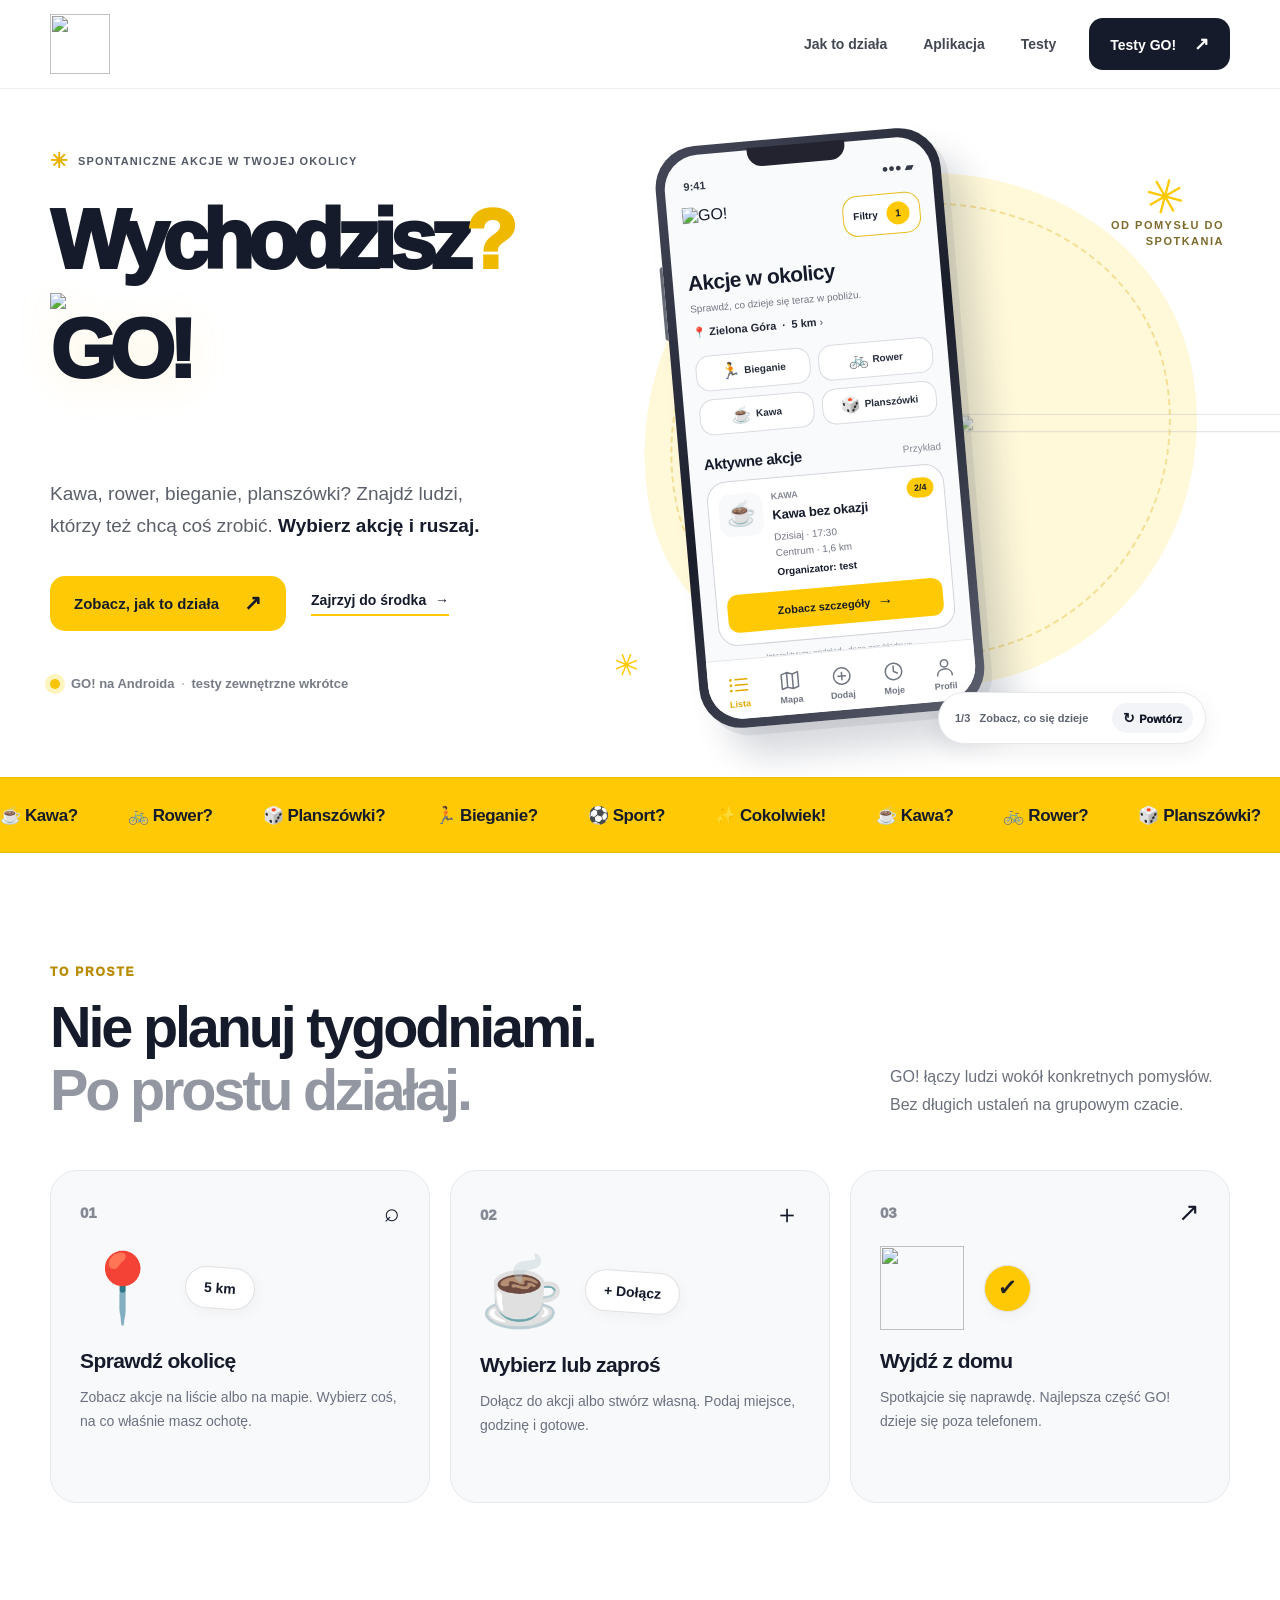
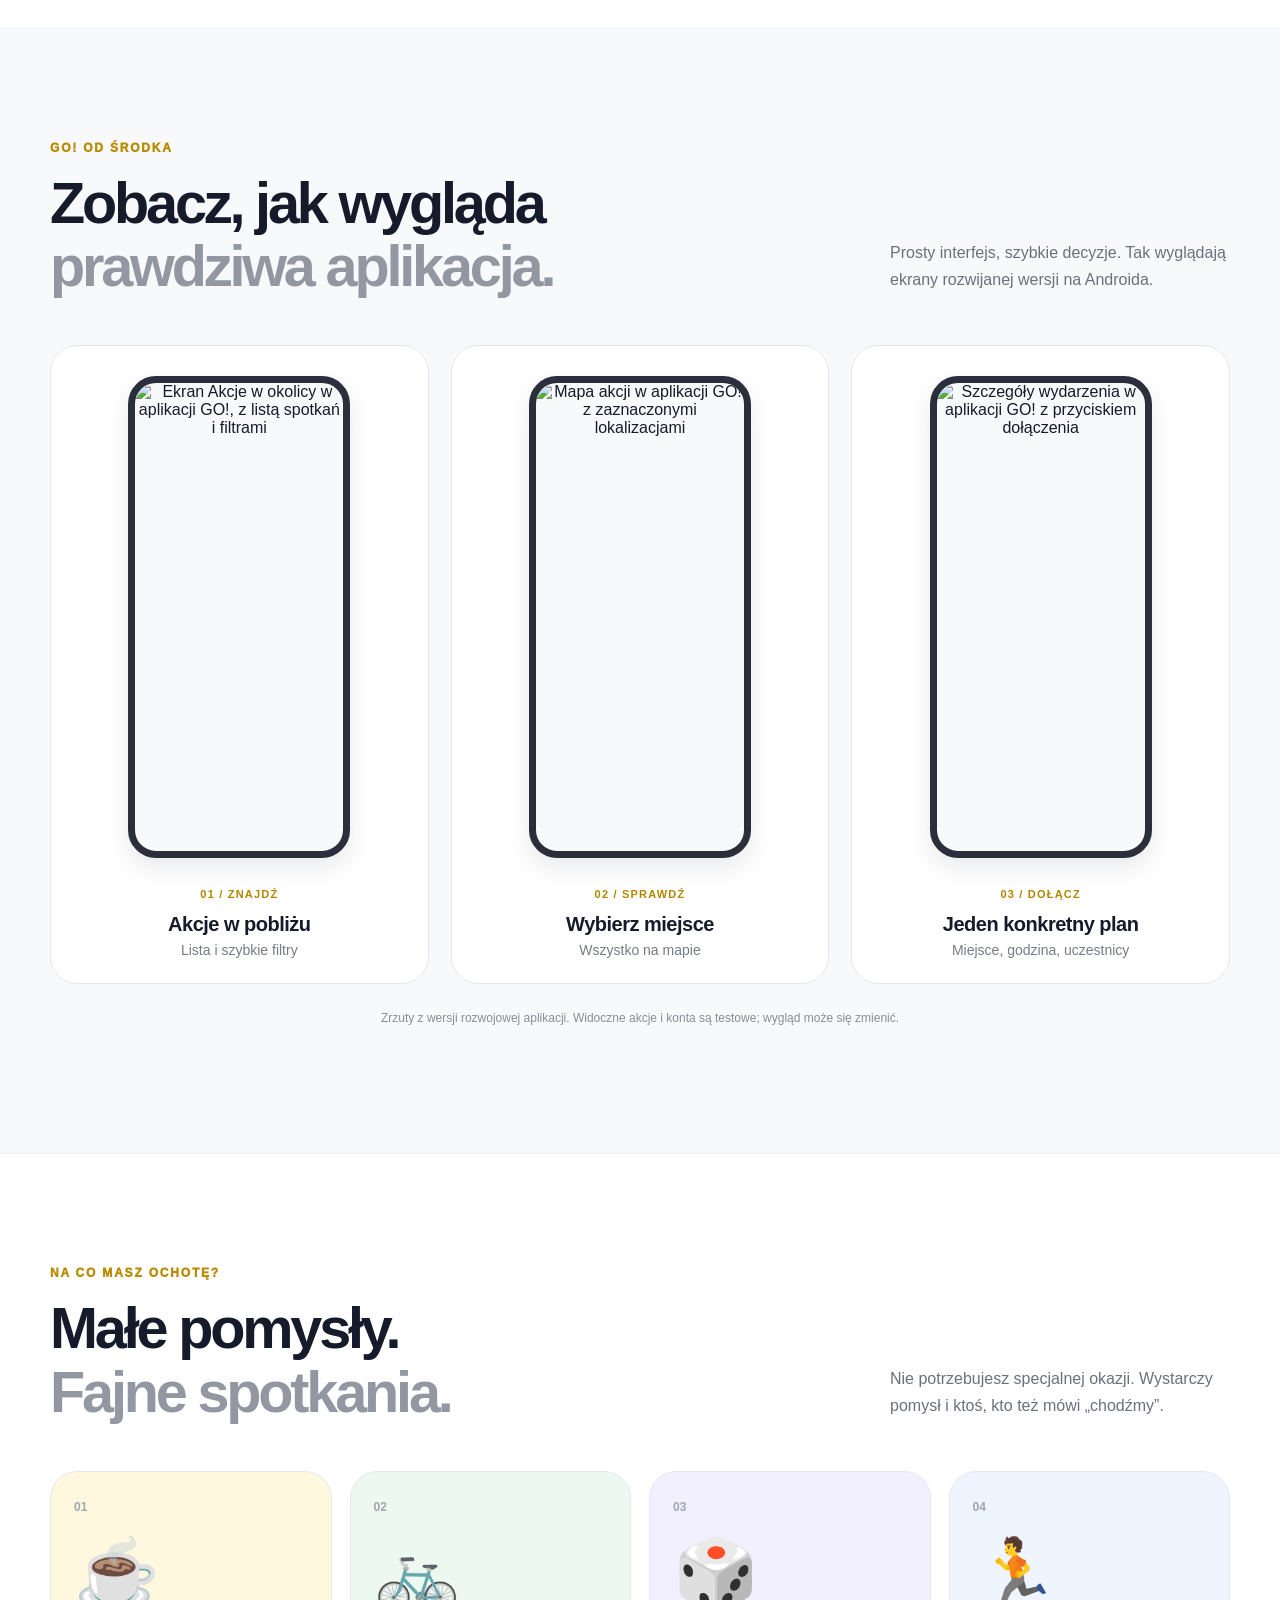
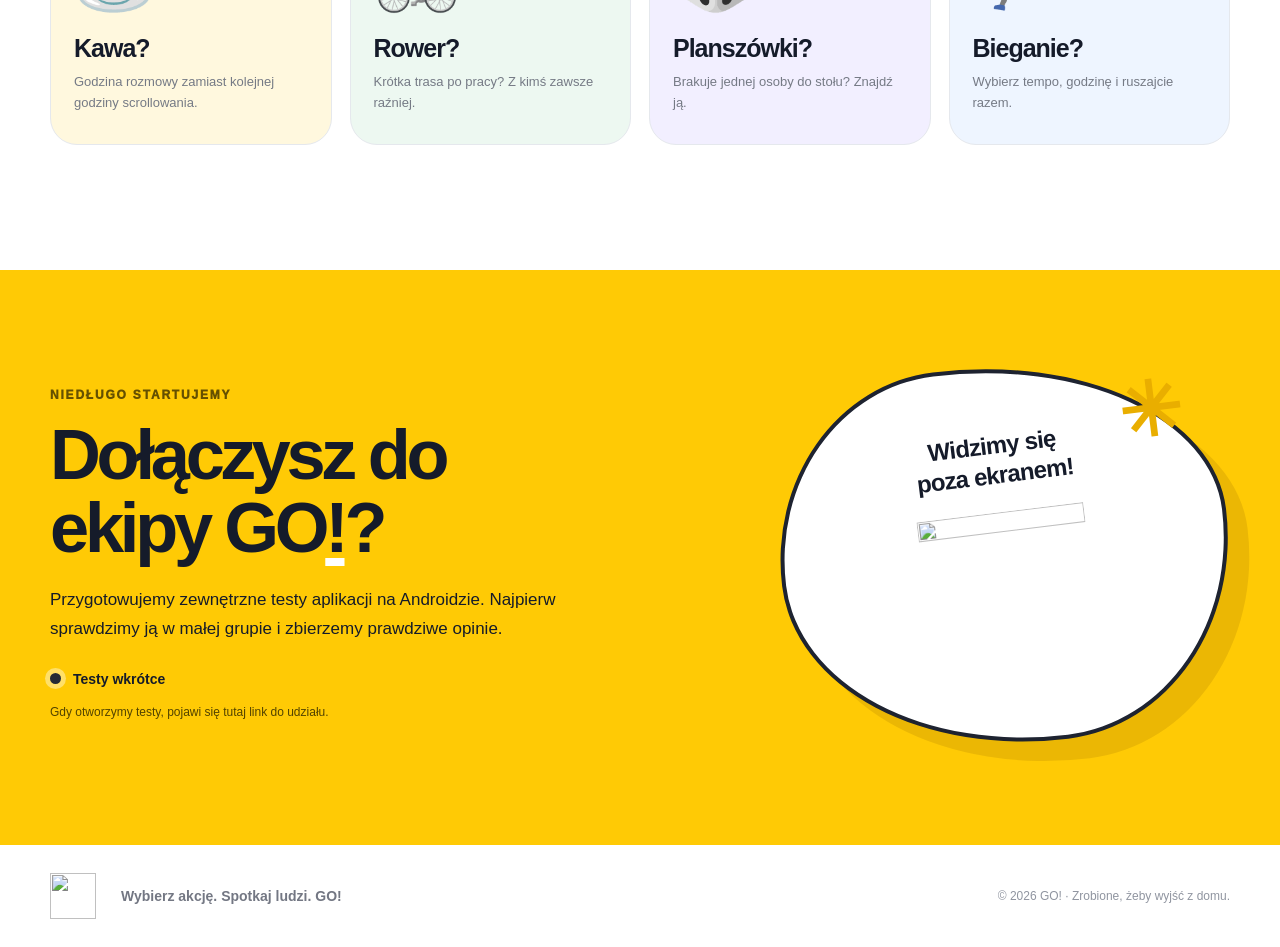
==== index.html @ ecd47273 "Add files via upload" ====
<!doctype html>
<html lang="pl">
<head>
  <meta charset="UTF-8" />
  <meta name="viewport" content="width=device-width, initial-scale=1.0" />
  <meta name="theme-color" content="#ffcb05" />
  <meta name="description" content="GO! — spontaniczne akcje w Twojej okolicy. Znajdź ludzi na kawę, rower, bieganie lub planszówki. Wybierz akcję i ruszaj!" />
  <meta property="og:type" content="website" />
  <meta property="og:locale" content="pl_PL" />
  <meta property="og:title" content="GO! — Wychodzisz?" />
  <meta property="og:description" content="Zobacz, co dzieje się w pobliżu. Dołącz do akcji. Spotkaj się naprawdę." />
  <!-- Po publikacji można dodać pełny adres HTTPS do assets/og-cover.png jako og:image. -->
  <title>GO! — Wychodzisz?</title>
  <link rel="icon" type="image/png" href="assets/favicon.png" />
  <link rel="stylesheet" href="styles.css" />
  <script src="config.js" defer></script>
  <script src="script.js" defer></script>
</head>
<body>
  <a class="skip-link" href="#main">Przejdź do treści</a>
  <header class="site-header" id="top">
    <div class="container header-inner">
      <a class="logo" href="#top" aria-label="GO! — strona główna"><img src="assets/logo-go.png" alt="" width="64" height="64" /></a>
      <nav class="desktop-nav" aria-label="Menu główne">
        <a href="#jak-dziala">Jak to działa</a>
        <a href="#aplikacja">Aplikacja</a>
        <a href="#testy">Testy</a>
      </nav>
      <a class="header-cta" href="#testy">Testy GO! <span aria-hidden="true">↗</span></a>
      <button class="menu-toggle" id="menu-toggle" type="button" aria-label="Otwórz menu" aria-controls="mobile-nav" aria-expanded="false"><span></span><span></span><span></span></button>
    </div>
    <nav id="mobile-nav" class="mobile-nav" aria-label="Menu mobilne" hidden>
      <a href="#jak-dziala">Jak to działa</a>
      <a href="#aplikacja">Zobacz aplikację</a>
      <a href="#testy">Testy GO!</a>
    </nav>
  </header>

  <main id="main">
    <section class="hero" aria-labelledby="hero-title">
      <div class="container hero-grid">
        <div class="hero-content">
          <p class="eyebrow"><span class="sparkle" aria-hidden="true">✳</span> spontaniczne akcje w Twojej okolicy</p>
          <h1 id="hero-title">Wychodzisz<span class="question-mark">?</span><br /><span class="hero-highlight"><img src="assets/logo-go.png" alt="GO!" width="168" height="168" /></span></h1>
          <p class="hero-intro">Kawa, rower, bieganie, planszówki? Znajdź ludzi, którzy też chcą coś zrobić. <strong>Wybierz akcję i ruszaj.</strong></p>
          <div class="hero-buttons">
            <a class="button button-primary" href="#jak-dziala">Zobacz, jak to działa <span aria-hidden="true">↗</span></a>
            <a class="button-link" href="#aplikacja">Zajrzyj do środka <span aria-hidden="true">→</span></a>
          </div>
          <div class="hero-status"><span class="status-indicator" aria-hidden="true"></span><span>GO! na Androida <strong>·</strong> testy zewnętrzne wkrótce</span></div>
        </div>

        <div class="hero-stage phase-browse" id="hero-stage" aria-label="Animowana prezentacja idei GO!: wybierz kategorię, dołącz do akcji i spotkaj ludzi">
          <div class="stage-blob" aria-hidden="true"></div>
          <div class="stage-burst burst-a" aria-hidden="true">✳</div>
          <div class="stage-burst burst-b" aria-hidden="true">✳</div>
          <span class="stage-caption">OD POMYSŁU DO SPOTKANIA</span>

          <div class="phone-shell">
            <div class="phone-screen">
              <div class="phone-status" aria-hidden="true"><span>9:41</span><span>●●● ▰</span></div>
              <div class="phone-head"><span class="app-brand"><img src="assets/logo-go.png" alt="GO!" width="48" height="48" /></span><span class="app-filter-badge">Filtry <b>1</b></span></div>
              <div class="phone-main">
                <h2>Akcje w okolicy</h2>
                <p class="phone-subtitle">Sprawdź, co dzieje się teraz w pobliżu.</p>
                <p class="phone-location">📍 Zielona Góra&nbsp; · &nbsp;5 km <span>›</span></p>
                <div class="category-chips" role="group" aria-label="Wybierz przykładową kategorię">
                  <button type="button" class="category-chip" data-category="run" aria-pressed="false"><span>🏃</span> Bieganie</button>
                  <button type="button" class="category-chip" data-category="bike" aria-pressed="false"><span>🚲</span> Rower</button>
                  <button type="button" class="category-chip" data-category="coffee" aria-pressed="false"><span>☕</span> Kawa</button>
                  <button type="button" class="category-chip" data-category="games" aria-pressed="false"><span>🎲</span> Planszówki</button>
                </div>
                <div class="app-list-heading"><h3>Aktywne akcje</h3><small>Przykład</small></div>
                <div class="demo-event" id="demo-event">
                  <div class="event-top"><div class="event-emoji" id="event-emoji">☕</div><div class="event-content"><div class="event-type" id="event-type">KAWA</div><h4 id="event-name">Kawa bez okazji</h4><p id="event-meta">Dzisiaj · 17:30</p><p id="event-address">Centrum · 1,6 km</p><strong class="event-host">Organizator: test</strong></div><span class="event-count" id="event-count">2/4</span></div>
                  <button type="button" id="demo-join" class="event-join">Zobacz szczegóły <span aria-hidden="true">→</span></button>
                </div>
                <p class="demo-note">Interaktywny podgląd · dane przykładowe</p>
              </div>
              <div class="phone-tabs" aria-hidden="true">
                <span class="selected"><svg viewBox="0 0 24 24"><path d="M8 6h13M8 12h13M8 18h13"/><path d="M3 6h.01M3 12h.01M3 18h.01" stroke-width="3" stroke-linecap="round"/></svg>Lista</span>
                <span><svg viewBox="0 0 24 24"><path d="m3 5 6-2 6 2 6-2v16l-6 2-6-2-6 2zM9 3v16M15 5v16"/></svg>Mapa</span>
                <span><svg viewBox="0 0 24 24"><circle cx="12" cy="12" r="9"/><path d="M12 8v8M8 12h8"/></svg>Dodaj</span>
                <span><svg viewBox="0 0 24 24"><circle cx="12" cy="12" r="9"/><path d="M12 6v6l4 2"/></svg>Moje</span>
                <span><svg viewBox="0 0 24 24"><circle cx="12" cy="8" r="4"/><path d="M4 21c0-4 3-7 8-7s8 3 8 7"/></svg>Profil</span>
              </div>
            </div>
          </div>

          <div class="scene-after" aria-hidden="true">
            <span class="scene-annotation">…i jesteś w akcji!</span>
            <div class="scene-illustration">
              <img src="assets/coffee-meet.svg" alt="" width="360" height="295" />
            </div>
          </div>
          <div class="go-splash" aria-hidden="true"><img src="assets/logo-go.png" alt="" width="124" height="124" /></div>
          <div class="story-controls">
            <span id="story-status">1/3 &nbsp; Zobacz, co się dzieje</span>
            <button id="story-replay" type="button" aria-label="Odtwórz animację od początku" title="Odtwórz animację od początku">↻ <span>Powtórz</span></button>
          </div>
        </div>
      </div>
    </section>

    <div class="category-ribbon" aria-hidden="true"><div class="ribbon-track"><span>☕ Kawa?</span><span>🚲 Rower?</span><span>🎲 Planszówki?</span><span>🏃 Bieganie?</span><span>⚽ Sport?</span><span>✨ Cokolwiek!</span><span>☕ Kawa?</span><span>🚲 Rower?</span><span>🎲 Planszówki?</span><span>🏃 Bieganie?</span><span>⚽ Sport?</span><span>✨ Cokolwiek!</span></div></div>

    <section class="section section-how" id="jak-dziala" aria-labelledby="how-title">
      <div class="container">
        <div class="section-header"><div><div class="kicker">TO PROSTE</div><h2 id="how-title">Nie planuj tygodniami.<br /><span>Po prostu działaj.</span></h2></div><p>GO! łączy ludzi wokół konkretnych pomysłów. Bez długich ustaleń na grupowym czacie.</p></div>
        <div class="steps">
          <article class="step"><div class="step-number">01 <span>⌕</span></div><div class="step-art">📍 <span class="step-float">5 km</span></div><h3>Sprawdź okolicę</h3><p>Zobacz akcje na liście albo na mapie. Wybierz coś, na co właśnie masz ochotę.</p></article>
          <article class="step"><div class="step-number">02 <span>＋</span></div><div class="step-art">☕ <span class="step-float">+ Dołącz</span></div><h3>Wybierz lub zaproś</h3><p>Dołącz do akcji albo stwórz własną. Podaj miejsce, godzinę i gotowe.</p></article>
          <article class="step"><div class="step-number">03 <span>↗</span></div><div class="step-art step-art-yellow"><img class="step-logo" src="assets/logo-go.png" alt="" width="84" height="84" /><span class="step-float">✓</span></div><h3>Wyjdź z domu</h3><p>Spotkajcie się naprawdę. Najlepsza część GO! dzieje się poza telefonem.</p></article>
        </div>
      </div>
    </section>

    <section class="section section-app" id="aplikacja" aria-labelledby="app-title">
      <div class="container">
        <div class="section-header"><div><div class="kicker">GO! OD ŚRODKA</div><h2 id="app-title">Zobacz, jak wygląda<br /><span>prawdziwa aplikacja.</span></h2></div><p>Prosty interfejs, szybkie decyzje. Tak wyglądają ekrany rozwijanej wersji na Androida.</p></div>
        <div class="screens">
          <article class="screen-panel"><div class="screen-phone"><img src="assets/screen-actions.webp" alt="Ekran Akcje w okolicy w aplikacji GO!, z listą spotkań i filtrami" loading="eager" width="389" height="822" /></div><div class="screen-label"><span>01 / ZNAJDŹ</span><h3>Akcje w pobliżu</h3><p>Lista i szybkie filtry</p></div></article>
          <article class="screen-panel"><div class="screen-phone"><img src="assets/screen-map.webp" alt="Mapa akcji w aplikacji GO! z zaznaczonymi lokalizacjami" loading="eager" width="389" height="822" /></div><div class="screen-label"><span>02 / SPRAWDŹ</span><h3>Wybierz miejsce</h3><p>Wszystko na mapie</p></div></article>
          <article class="screen-panel"><div class="screen-phone"><img src="assets/screen-details.webp" alt="Szczegóły wydarzenia w aplikacji GO! z przyciskiem dołączenia" loading="eager" width="389" height="822" /></div><div class="screen-label"><span>03 / DOŁĄCZ</span><h3>Jeden konkretny plan</h3><p>Miejsce, godzina, uczestnicy</p></div></article>
        </div>
        <p class="image-disclaimer">Zrzuty z wersji rozwojowej aplikacji. Widoczne akcje i konta są testowe; wygląd może się zmienić.</p>
      </div>
    </section>

    <section class="section section-ideas" aria-labelledby="ideas-title">
      <div class="container">
        <div class="section-header"><div><div class="kicker">NA CO MASZ OCHOTĘ?</div><h2 id="ideas-title">Małe pomysły.<br /><span>Fajne spotkania.</span></h2></div><p>Nie potrzebujesz specjalnej okazji. Wystarczy pomysł i ktoś, kto też mówi „chodźmy”.</p></div>
        <div class="ideas-grid">
          <div class="idea idea-coffee"><span class="idea-no">01</span><div class="idea-emoji">☕</div><h3>Kawa?</h3><p>Godzina rozmowy zamiast kolejnej godziny scrollowania.</p></div>
          <div class="idea idea-bike"><span class="idea-no">02</span><div class="idea-emoji">🚲</div><h3>Rower?</h3><p>Krótka trasa po pracy? Z kimś zawsze raźniej.</p></div>
          <div class="idea idea-games"><span class="idea-no">03</span><div class="idea-emoji">🎲</div><h3>Planszówki?</h3><p>Brakuje jednej osoby do stołu? Znajdź ją.</p></div>
          <div class="idea idea-run"><span class="idea-no">04</span><div class="idea-emoji">🏃</div><h3>Bieganie?</h3><p>Wybierz tempo, godzinę i ruszajcie razem.</p></div>
        </div>
      </div>
    </section>

    <section class="testing" id="testy" aria-labelledby="test-title">
      <div class="container testing-inner"><div><div class="kicker kicker-dark">NIEDŁUGO STARTUJEMY</div><h2 id="test-title">Dołączysz do<br />ekipy GO<span>!</span>?</h2><p>Przygotowujemy zewnętrzne testy aplikacji na Androidzie. Najpierw sprawdzimy ją w małej grupie i zbierzemy prawdziwe opinie.</p><div class="test-state"><span class="state-dot" aria-hidden="true"></span><span id="test-status">Testy wkrótce</span></div><a id="join-tests" class="button button-dark" href="#testy" hidden>Przejdź do testów <span aria-hidden="true">↗</span></a><p class="test-info" id="test-info">Gdy otworzymy testy, pojawi się tutaj link do udziału.</p></div><div class="testing-sticker" aria-hidden="true"><span>Widzimy się<br />poza ekranem!</span><strong><img src="assets/logo-go.png" alt="" width="168" height="168" /></strong><i>✳</i></div></div>
    </section>
  </main>
  <footer class="footer"><div class="container footer-inner"><a class="logo" href="#top" aria-label="GO! — wróć na górę"><img src="assets/logo-go.png" alt="" width="64" height="64" /></a><p>Wybierz akcję. Spotkaj ludzi. GO!</p><span>© <span id="year">2026</span> GO! · Zrobione, żeby wyjść z domu.</span></div></footer>
</body>
</html>
---- styles.css ----
:root {
  --yellow: #ffca05;
  --yellow-deep: #efb900;
  --ink: #151b2a;
  --muted: #666b76;
  --bg: #f8f9fb;
  --line: #dadde3;
  --radius: 24px;
}
*, *::before, *::after { box-sizing: border-box; }
html { scroll-behavior: smooth; }
body { margin: 0; color: var(--ink); background: #fff; font-family: Inter, ui-sans-serif, -apple-system, BlinkMacSystemFont, "Segoe UI", Arial, sans-serif; -webkit-font-smoothing: antialiased; overflow-x: hidden; }
button, a { -webkit-tap-highlight-color: transparent; }
button { font: inherit; }
a { color: inherit; text-decoration: none; }
button:focus-visible, a:focus-visible { outline: 3px solid #d69f00; outline-offset: 4px; }
[hidden] { display: none !important; }
.container { width: min(1180px, calc(100% - 64px)); margin: 0 auto; }
.skip-link { position: fixed; z-index: 1000; top: -100px; left: 16px; padding: 12px 18px; background: var(--ink); color: #fff; border-radius: 10px; }
.skip-link:focus { top: 12px; }

/* Header: same brand proportions and colors as the app */
.site-header { background: rgba(255,255,255,.96); position: relative; z-index: 50; border-bottom: 1px solid #eceef2; }
.header-inner { height: 88px; display: flex; align-items: center; justify-content: space-between; gap: 25px; }
.logo { display: inline-flex; align-items: center; justify-content: center; width: 60px; height: 60px; flex: 0 0 auto; border-radius: 17px; }
.logo img { display: block; width: 100%; height: 100%; object-fit: contain; }
.desktop-nav { display: flex; align-items: center; gap: 36px; margin-left: auto; margin-right: 8px; }
.desktop-nav a { color: #424752; font-size: 14px; font-weight: 700; transition: color .2s; }
.desktop-nav a:hover { color: #c28f00; }
.header-cta { background: var(--ink); color: #fff; padding: 15px 21px; font-size: 14px; font-weight: 750; border-radius: 14px; white-space: nowrap; transition: transform .2s, background .2s; }
.header-cta:hover { background: #323a50; transform: translateY(-2px); }
.header-cta span { margin-left: 14px; font-size: 18px; }
.menu-toggle { display: none; cursor: pointer; border: 1px solid var(--line); width: 46px; height: 46px; background: #fff; border-radius: 14px; align-items: center; justify-content: center; flex-direction: column; gap: 5px; }
.menu-toggle span { background: var(--ink); display: block; width: 18px; height: 2px; border-radius: 3px; }
.mobile-nav { display: flex; flex-direction: column; gap: 0; padding: 8px 32px 19px; border-top: 1px solid #eff0f4; }
.mobile-nav a { padding: 13px 0; font-weight: 700; border-bottom: 1px solid #eff0f4; }

/* Hero */
.hero { background: #fff; overflow: hidden; }
.hero-grid { display: grid; grid-template-columns: minmax(0, .91fr) minmax(0, 1.09fr); align-items: center; gap: 28px; min-height: 688px; padding-top: 34px; padding-bottom: 25px; }
.hero-content { position: relative; z-index: 4; padding-bottom: 35px; }
.eyebrow { display: inline-flex; align-items: center; gap: 9px; margin: 0 0 27px; text-transform: uppercase; letter-spacing: 1.1px; font-size: 11px; font-weight: 900; color: #535966; }
.sparkle { font-size: 21px; color: #e8b100; }
.hero h1 { font-size: clamp(57px, 6.55vw, 99px); line-height: .97; letter-spacing: -.075em; font-weight: 920; margin: 0 0 31px; }
.question-mark { color: var(--yellow-deep); }
.hero-highlight { display: inline-block; vertical-align: top; margin-top: 12px; }
.hero-highlight img { display: block; width: clamp(126px, 12vw, 170px); height: auto; filter: drop-shadow(0 7px 18px rgba(240,185,0,.10)); }
.hero-intro { font-size: 19px; line-height: 1.7; color: #5a5f6a; max-width: 458px; margin: 0; }
.hero-intro strong { color: var(--ink); font-weight: 800; }
.hero-buttons { display: flex; align-items: center; gap: 25px; flex-wrap: wrap; margin-top: 34px; }
.button { display: inline-flex; gap: 25px; align-items: center; justify-content: space-between; padding: 19px 24px; border-radius: 15px; font-size: 15px; font-weight: 850; transition: transform .2s, box-shadow .2s; }
.button:hover { transform: translateY(-3px); box-shadow: 0 8px 20px rgba(25,31,40,.12); }
.button-primary { color: var(--ink); background: var(--yellow); }
.button span { font-size: 21px; line-height: .8; }
.button-link { font-size: 14px; font-weight: 800; border-bottom: 2px solid var(--yellow); padding-bottom: 6px; white-space: nowrap; }
.button-link span { margin-left: 5px; }
.hero-status { display: flex; align-items: center; gap: 11px; color: #777c86; font-size: 13px; font-weight: 650; margin-top: 45px; }
.hero-status strong { color: #bdc1ca; padding: 0 3px; }
.status-indicator { width: 10px; height: 10px; border-radius: 50%; background: #f8c405; box-shadow: 0 0 0 5px #fff4be; flex: none; }

/* Storyboard and animated app preview */
.hero-stage { min-width: 0; height: 616px; position: relative; isolation: isolate; }
.stage-blob { position: absolute; left: 6%; top: 7%; width: 89%; height: 84%; background: #fff8d9; border-radius: 49% 51% 47% 53% / 55% 48% 52% 45%; transform: rotate(-11deg); z-index: -2; }
.stage-blob::before { content: ''; position: absolute; inset: 30px 26px; border: 2px dashed rgba(222,178,15,.34); border-radius: inherit; }
.stage-burst { position: absolute; color: var(--yellow); font-size: 48px; z-index: 2; }
.burst-a { top: 39px; right: 45px; transform: rotate(15deg); animation: sparkle-pulse 5s infinite; }
.burst-b { bottom: 62px; left: 11px; font-size: 31px; transform: rotate(23deg); }
.stage-caption { position: absolute; right: 6px; top: 87px; font-size: 11px; font-weight: 900; letter-spacing: 1.5px; max-width: 136px; text-align: right; line-height: 1.5; color: #7d6b2d; }
.phone-shell { position: absolute; z-index: 4; left: 12%; top: 1%; width: 286px; height: 584px; padding: 9px; border-radius: 42px; background: linear-gradient(140deg,#444858,#191c29 50%,#5e6170); box-shadow: 24px 30px 33px rgba(35,43,64,.18), 7px 8px 0 rgba(23,29,42,.07); transform: rotate(-5deg); transition: transform .6s cubic-bezier(.2,.8,.2,1); }
.phone-shell::before { content: ''; position: absolute; top: 7px; left: 33%; width: 34%; height: 19px; border-radius: 0 0 15px 15px; background: #22232e; z-index: 7; }
.phone-shell::after { content: ''; position: absolute; width: 3px; height: 74px; background: #666a74; top: 118px; left: -3px; border-radius: 5px 0 0 5px; }
.phone-screen { width: 100%; height: 100%; display: flex; flex-direction: column; background: #f9fafc; border-radius: 35px; overflow: hidden; }
.phone-status { display: flex; justify-content: space-between; align-items: center; margin: 0; padding: 24px 19px 11px; font-size: 11px; color: #343946; font-weight: 800; height: 48px; flex-shrink: 0; }
.phone-head { padding: 4px 15px 0; display: flex; align-items: center; justify-content: space-between; }
.app-brand { display: flex; align-items: center; justify-content: center; width: 46px; height: 46px; flex-shrink: 0; }
.app-brand img { display: block; width: 100%; height: 100%; object-fit: contain; }
.app-filter-badge { display: inline-flex; align-items: center; gap: 9px; border: 1px solid #e8bd21; border-radius: 15px; padding: 8px 10px; background: white; font-size: 10px; font-weight: 750; }
.app-filter-badge b { display: grid; place-items: center; border-radius: 50%; width: 23px; height: 23px; background: var(--yellow); }
.phone-main { padding: 16px 15px 4px; flex: 1; min-height: 0; overflow: hidden; }
.phone-main h2 { font-size: 21px; letter-spacing: -.6px; line-height: 1.18; margin: 2px 0 7px; }
.phone-subtitle { font-size: 10px; margin: 0 0 12px; color: #747885; }
.phone-location { margin: 0 0 17px; font-size: 11px; font-weight: 850; color: #222735; }
.phone-location span { color: #77808e; }
.category-chips { display: grid; grid-template-columns: 1fr 1fr; gap: 8px; }
.category-chip { border: 1px solid #d9dce1; border-radius: 14px; background: white; display: inline-flex; align-items: center; justify-content: center; gap: 4px; min-height: 36px; cursor: pointer; font-size: 10px; font-weight: 850; color: #242b39; transition: background .23s, border-color .23s, box-shadow .23s, transform .23s; }
.category-chip span { font-size: 16px; line-height: 1; }
.category-chip:hover { border-color: #e4b600; transform: translateY(-1px); }
.category-chip.active { background: var(--yellow); border-color: #eeb900; box-shadow: 0 3px 0 rgba(202,153,0,.11); }
.app-list-heading { margin: 20px 0 10px; display: flex; align-items: baseline; justify-content: space-between; }
.app-list-heading h3 { font-size: 15px; letter-spacing: -.4px; margin: 0; }
.app-list-heading small { color: #858a94; font-size: 10px; }
.demo-event { border: 1px solid #d2d5da; border-radius: 20px; background: white; padding: 12px 10px 12px; transition: border-color .3s, box-shadow .3s, transform .3s; }
.phase-pick .demo-event, .phase-go .demo-event { border-color: var(--yellow); box-shadow: 0 0 0 2px rgba(255,202,5,.17); }
.event-top { display: flex; position: relative; gap: 9px; }
.event-emoji { flex: 0 0 44px; height: 43px; display: grid; place-items: center; background: #f8f9fb; border-radius: 12px; font-size: 24px; }
.event-content { min-width: 0; max-width: 100%; padding-right: 6px; }
.event-type { font-size: 9px; font-weight: 900; color: #858995; margin: 1px 0 6px; }
.event-content h4 { font-size: 13px; line-height: 1.22; letter-spacing: -.2px; margin: 0 0 8px; }
.event-content p { font-size: 10px; margin: 0 0 5px; color: #727683; }
.event-host { display: block; font-size: 10px; margin: 8px 0 2px; }
.event-count { position: absolute; right: 0; top: 0; border-radius: 12px; background: var(--yellow); padding: 5px 7px; font-size: 9px; font-weight: 900; }
.event-join { display: flex; align-items: center; justify-content: center; width: 100%; margin-top: 12px; background: var(--yellow); color: var(--ink); border: 0; padding: 10px 7px; border-radius: 11px; font-size: 11px; font-weight: 900; cursor: pointer; transition: transform .2s; }
.event-join:hover { transform: translateY(-1px); }
.event-join span { margin-left: 7px; font-size: 16px; }
.demo-note { color: #9196a1; margin: 9px 1px; font-size: 8px; text-align: center; }
.phone-tabs { flex-shrink: 0; border-top: 1px solid #e5e7eb; display: flex; align-items: center; justify-content: space-around; height: 60px; background: white; padding: 4px 5px 0; }
.phone-tabs span { width: 20%; display: flex; flex-direction: column; align-items: center; gap: 1px; font-size: 9px; font-weight: 850; color: #707582; }
.phone-tabs span b { font-size: 22px; font-weight: 450; line-height: 1.08; }
.phone-tabs span.selected { color: #e3aa00; }
.scene-after { position: absolute; right: -30px; bottom: 49px; width: 360px; z-index: 3; opacity: .55; transform: translateX(42px) scale(.92); transition: opacity .65s ease, transform .65s cubic-bezier(.18,.85,.26,1.2); pointer-events: none; }
.scene-illustration img { display: block; width: 100%; height: auto; filter: drop-shadow(0 12px 10px rgba(31,36,48,.06)); }
.scene-annotation { position: absolute; right: 26px; top: 0px; background: white; border: 2px solid var(--yellow); padding: 13px 18px; transform: rotate(7deg); border-radius: 18px 18px 18px 3px; font-size: 13px; font-weight: 950; box-shadow: 0 9px 22px rgba(0,0,0,.05); opacity: 0; }
.go-splash { position: absolute; z-index: 8; right: 55px; top: 177px; width: 145px; height: 145px; transform: rotate(8deg) scale(.65); opacity: 0; pointer-events: none; transition: opacity .25s, transform .45s cubic-bezier(.2,1.5,.4,1); filter: drop-shadow(0 16px 30px rgba(180,129,0,.18)); }
.go-splash img { width: 100%; height: 100%; display: block; object-fit: contain; }
.phase-go .scene-after { opacity: 1; transform: translateX(0) scale(1); }
.phase-go .scene-annotation { opacity: 1; animation: note-pop .55s .15s both; }
.phase-go .go-splash { opacity: 1; transform: rotate(8deg) scale(1); }
.phase-go .phone-shell { transform: rotate(-8deg) translateX(-14px) scale(.97); }
.story-controls { position: absolute; z-index: 10; right: 24px; bottom: 2px; display: flex; align-items: center; justify-content: space-between; gap: 13px; background: white; padding: 10px 12px 10px 16px; border-radius: 40px; border: 1px solid #e6e8ed; box-shadow: 0 7px 22px rgba(22,30,47,.07); font-size: 11px; color: #5e6370; font-weight: 800; min-width: 268px; }
.story-controls button { background: #f3f4f7; color: var(--ink); padding: 7px 11px; border-radius: 50px; border: 0; cursor: pointer; font-size: 14px; font-weight: 950; }
.story-controls button span { font-size: 11px; }

@keyframes note-pop { from { opacity: 0; transform: translateY(16px) rotate(13deg) scale(.8); } to { opacity: 1; transform: translateY(0) rotate(7deg) scale(1); } }
@keyframes sparkle-pulse { 0%,100% { transform: rotate(15deg) scale(1); } 50% { transform: rotate(40deg) scale(1.16); } }

/* Scrolling category strip */
.category-ribbon { height: 76px; overflow: hidden; background: var(--yellow); border-block: 1px solid #ecc008; display: flex; align-items: center; }
.ribbon-track { display: flex; align-items: center; flex-wrap: nowrap; gap: 50px; width: max-content; animation: ribbon 29s linear infinite; }
.ribbon-track span { white-space: nowrap; font-size: 17px; font-weight: 900; letter-spacing: -.4px; }
@keyframes ribbon { to { transform: translateX(-50%); } }

/* All content sections */
.section { padding: 112px 0 125px; scroll-margin-top: 25px; }
.kicker { font-size: 12px; letter-spacing: 1.8px; font-weight: 950; color: #b88b00; margin-bottom: 17px; }
.section-header { display: flex; align-items: end; justify-content: space-between; gap: 46px; margin-bottom: 47px; }
.section-header h2 { font-size: clamp(37px,4.5vw,63px); line-height: 1.1; letter-spacing: -.055em; margin: 0; font-weight: 900; }
.section-header h2 span { color: #9297a1; }
.section-header > p { max-width: 340px; color: #6b707c; font-size: 16px; line-height: 1.7; margin: 0 0 5px; }
.section-how { background: #fff; }
.steps { display: grid; grid-template-columns: repeat(3, 1fr); gap: 20px; }
.step { background: #f8f9fb; border: 1px solid #e6e8eb; border-radius: 27px; padding: 26px 29px 32px; min-height: 333px; }
.step-number { font-size: 15px; font-weight: 1000; color: #848994; display: flex; align-items: center; justify-content: space-between; }
.step-number span { font-size: 26px; color: var(--ink); font-weight: 400; }
.step-art { height: 121px; display: flex; align-items: center; gap: 20px; font-size: 68px; position: relative; }
.step-float { font-size: 14px; font-weight: 900; border: 1px solid #e2e2e3; border-radius: 100px; background: white; padding: 12px 18px; box-shadow: 2px 4px 14px rgba(20,26,37,.04); transform: rotate(4deg); }
.step-art-yellow { display: flex; align-items: center; }
.step-logo { display: block; height: 84px; width: 84px; object-fit: contain; }
.step-art-yellow .step-float { border-radius: 50%; background: var(--yellow); width: 47px; height: 47px; display: grid; place-items: center; padding: 0; color: #222; font-size: 23px; letter-spacing: 0; }
.step h3 { font-size: 21px; font-weight: 900; letter-spacing: -.6px; margin: 0 0 12px; }
.step p { font-size: 14px; color: #6c7180; line-height: 1.75; margin: 0; }

/* Actual Android screenshots supplied by the GO! team */
.section-app { background: #f8f9fb; border-block: 1px solid #f0f1f3; }
.screens { display: grid; grid-template-columns: repeat(3, minmax(0,1fr)); gap: 22px; }
.screen-panel { text-align: center; background: white; border: 1px solid #e4e6eb; border-radius: 27px; padding: 30px 23px 25px; }
.screen-phone { margin: auto; width: 222px; aspect-ratio: 691 / 1500; border: 7px solid #2b2e3b; background: #f8f9fb; border-radius: 28px; overflow: hidden; box-shadow: 0 10px 24px rgba(34,42,57,.1); }
.screen-phone img { width: 100%; height: 100%; display: block; object-fit: cover; object-position: top; }
.screen-label { margin-top: 26px; }
.screen-label span { color: #b18700; letter-spacing: 1.2px; font-size: 11px; font-weight: 900; }
.screen-label h3 { margin: 11px 0 6px; font-size: 20px; font-weight: 900; letter-spacing: -.5px; }
.screen-label p { margin: 0; color: #777c85; font-size: 14px; }
.image-disclaimer { text-align: center; font-size: 12px; line-height: 1.6; color: #8a8d96; margin: 25px 0 0; }

/* Ideas */
.section-ideas { background: white; }
.ideas-grid { display: grid; grid-template-columns: repeat(4,1fr); gap: 18px; }
.idea { border: 1px solid #e5e8ed; border-radius: 27px; padding: 25px 23px 28px; min-height: 274px; background: #fafbfc; position: relative; overflow: hidden; transition: transform .2s; }
.idea:hover { transform: translateY(-5px); }
.idea-no { color: #a1a5b0; font-size: 12px; font-weight: 900; }
.idea-emoji { font-size: 69px; height: 119px; display: flex; align-items: center; }
.idea h3 { font-size: 25px; font-weight: 900; letter-spacing: -1px; margin: 0 0 9px; }
.idea p { color: #757a85; font-size: 13px; line-height: 1.6; margin: 0; }
.idea-coffee { background: #fff8de; }
.idea-bike { background: #edf8f1; }
.idea-games { background: #f2efff; }
.idea-run { background: #eef5ff; }

/* Test release block */
.testing { overflow: hidden; background: var(--yellow); scroll-margin-top: 20px; padding: 95px 0 100px; }
.testing-inner { display: grid; grid-template-columns: minmax(0, 1.2fr) minmax(0,.8fr); align-items: center; gap: 55px; }
.kicker-dark { color: #655000; }
.testing h2 { margin: 0 0 22px; font-size: clamp(52px,5.5vw,82px); line-height: 1.03; letter-spacing: -.06em; }
.testing h2 span { text-decoration: underline; text-decoration-color: #fff; text-decoration-thickness: 8px; text-underline-offset: 6px; }
.testing p { font-size: 17px; line-height: 1.7; max-width: 580px; margin: 0; }
.test-state { display: flex; align-items: center; gap: 12px; margin-top: 27px; font-size: 14px; font-weight: 900; }
.state-dot { width: 11px; height: 11px; background: #242a35; border-radius: 50%; box-shadow: 0 0 0 5px rgba(255,255,255,.4); }
.button-dark { display: inline-flex; margin-top: 24px; background: var(--ink); color: #fff; }
.testing .test-info { font-size: 12px; margin-top: 15px; color: #524300; }
.testing-sticker { display: flex; flex-direction: column; align-items: center; justify-content: center; position: relative; min-height: 380px; background: white; border: 4px solid #1e2330; border-radius: 39% 61% 41% 59% / 51% 45% 55% 49%; box-shadow: 19px 22px 0 rgba(168,121,0,.23); transform: rotate(-7deg); }
.testing-sticker > span { text-align: center; font-size: 24px; line-height: 1.26; letter-spacing: -.8px; font-weight: 900; }
.testing-sticker strong { display: block; margin-top: 22px; line-height: 1; }
.testing-sticker strong img { display: block; width: 168px; max-width: 100%; height: auto; }
.testing-sticker i { position: absolute; top: 16px; right: 28px; font-size: 75px; font-weight: 900; color: #e9ae00; font-style: normal; }

/* Footer */
.footer { background: #fff; padding: 28px 0; }
.footer-inner { display: flex; align-items: center; gap: 25px; }
.footer .logo { width: 46px; height: 46px; }
.footer p { margin: 0; color: #737783; font-size: 14px; font-weight: 600; }
.footer-inner > span { margin-left: auto; color: #9095a0; font-size: 12px; }

/* Responsive scaling */
@media (max-width: 1120px) {
  .hero-grid { gap: 0; grid-template-columns: .9fr 1.1fr; }
  .hero h1 { font-size: clamp(64px,7vw,86px); }
  .phone-shell { left: 4%; }
  .scene-after { right: -59px; width: 329px; }
  .go-splash { right: 12px; }
  .stage-caption { right: 0; }
  .hero-intro { font-size: 17px; }
  .button { gap: 15px; }
  .hero-buttons { gap: 18px; }
}
@media (max-width: 900px) {
  .container { width: min(100% - 40px, 760px); }
  .header-inner { height: 76px; }
  .desktop-nav { gap: 20px; }
  .hero-grid { min-height: 0; grid-template-columns: 1fr; padding: 69px 0 33px; gap: 10px; }
  .hero-content { padding-bottom: 0; }
  .hero h1 { font-size: clamp(69px,12vw,102px); }
  .hero-intro { max-width: 670px; }
  .hero-status { margin-top: 29px; }
  .hero-stage { width: min(650px, 100%); margin: 6px auto 0; height: 622px; }
  .phone-shell { left: 11%; }
  .scene-after { right: 0; width: 345px; }
  .go-splash { right: 55px; }
  .stage-caption { right: 30px; }
  .section { padding: 80px 0 90px; }
  .section-header { align-items: flex-start; flex-direction: column; gap: 16px; }
  .section-header > p { max-width: 640px; }
  .steps { gap: 12px; }
  .step { padding: 22px; min-height: 335px; }
  .step h3 { font-size: 19px; }
  .screens { gap: 12px; }
  .screen-panel { padding: 24px 12px; }
  .screen-phone { width: min(100%, 199px); }
  .ideas-grid { grid-template-columns: repeat(2,1fr); }
  .testing-inner { gap: 35px; }
  .testing-sticker { min-height: 300px; }
  .testing-sticker strong img { width: 140px; }
  .testing-sticker > span { font-size: 19px; }
}
@media (max-width: 760px) {
  .desktop-nav, .header-cta { display: none; }
  .menu-toggle { display: flex; }
  .hero-grid { padding-top: 54px; }
  .steps { grid-template-columns: 1fr; }
  .step { min-height: 275px; }
  .step-art { height: 102px; }
  .screens { display: flex; overflow-x: auto; padding: 4px 1px 18px; scroll-snap-type: x mandatory; scrollbar-color: #c9ccd4 transparent; }
  .screen-panel { flex: 0 0 76%; max-width: 360px; scroll-snap-align: center; }
  .screen-phone { width: 222px; }
  .testing-inner { grid-template-columns: 1fr; gap: 50px; }
  .testing-sticker { width: min(340px, 85%); margin: 0 auto; }
  .footer-inner { flex-wrap: wrap; gap: 12px; }
  .footer-inner > span { width: 100%; margin-left: 0; }
}
@media (max-width: 550px) {
  .container { width: calc(100% - 36px); }
  .header-inner { height: 73px; }
  .logo { width: 52px; height: 52px; }
  .eyebrow { font-size: 9.3px; letter-spacing: .8px; margin-bottom: 22px; }
  .hero-grid { padding-top: 42px; }
  .hero h1 { font-size: clamp(60px,13.8vw,78px); margin-bottom: 24px; }
  .hero-highlight { margin-top: 10px; }
  .hero-highlight img { width: 136px; }
  .hero-intro { font-size: 16px; line-height: 1.62; }
  .hero-buttons { gap: 17px; margin-top: 27px; }
  .button { font-size: 13px; padding: 17px 18px; }
  .button-link { font-size: 12px; }
  .hero-status { font-size: 11px; margin-top: 27px; }
  .hero-stage { height: 535px; margin-top: 10px; }
  .stage-blob { left: -9%; top: 6%; width: 120%; height: 81%; }
  .stage-blob::before { inset: 22px; }
  .phone-shell { left: 0; top: 8px; width: 241px; height: 504px; border-radius: 34px; padding: 7px; transform: rotate(-6deg); }
  .phone-screen { border-radius: 28px; }
  .phone-shell::before { height: 16px; }
  .phone-status { padding: 23px 16px 9px; height: 41px; font-size: 9px; }
  .phone-head { padding: 2px 12px 0; }
  .app-brand { width: 39px; height: 39px; }
  .app-filter-badge { font-size: 9px; padding: 6px 8px; }
  .app-filter-badge b { width: 20px; height: 20px; }
  .phone-main { padding: 11px 12px 0; }
  .phone-main h2 { font-size: 18px; }
  .phone-subtitle { font-size: 9px; }
  .phone-location { font-size: 10px; margin-bottom: 14px; }
  .category-chips { gap: 6px; }
  .category-chip { min-height: 31px; font-size: 9px; border-radius: 12px; }
  .category-chip span { font-size: 14px; }
  .app-list-heading { margin-top: 16px; }
  .app-list-heading h3 { font-size: 13px; }
  .demo-event { padding: 10px 8px; border-radius: 16px; }
  .event-emoji { width: 35px; flex-basis: 35px; height: 36px; font-size: 21px; }
  .event-content h4 { font-size: 12px; }
  .event-content p, .event-host { font-size: 9px; }
  .event-top { gap: 7px; }
  .event-join { font-size: 10px; padding: 8px; margin-top: 10px; }
  .phone-tabs { height: 53px; }
  .phone-tabs span { font-size: 8px; }
  .phone-tabs svg { width: 18px; height: 18px; }
  .scene-after { width: 258px; right: -93px; bottom: 61px; opacity: .43; }
  .scene-annotation { right: 84px; top: 8px; font-size: 9px; padding: 9px 10px; }
  .go-splash { right: -8px; top: 159px; width: 104px; height: 104px; }
  .stage-burst { font-size: 30px; }
  .burst-a { top: 18px; right: 16px; }
  .burst-b { display: none; }
  .stage-caption { right: 3px; top: 78px; font-size: 9px; max-width: 90px; }
  .story-controls { bottom: -6px; right: 0; min-width: 240px; font-size: 10px; padding: 8px 10px; }
  .category-ribbon { height: 64px; }
  .ribbon-track { gap: 28px; }
  .ribbon-track span { font-size: 14px; }
  .section { padding: 66px 0 75px; }
  .section-header h2 { font-size: clamp(37px,9vw,48px); }
  .section-header > p { font-size: 14px; }
  .steps { gap: 13px; }
  .step { padding: 23px; min-height: 267px; }
  .step-art { font-size: 54px; height: 94px; }
  .step-art-yellow .step-logo { width: 76px; height: 76px; }
  .screen-panel { flex-basis: 90%; }
  .ideas-grid { gap: 10px; }
  .idea { padding: 18px 15px 21px; border-radius: 20px; min-height: 255px; }
  .idea-emoji { font-size: 54px; height: 112px; }
  .idea h3 { font-size: 21px; }
  .idea p { font-size: 12px; }
  .testing { padding: 73px 0 89px; }
  .testing h2 { font-size: clamp(54px,12vw,72px); }
  .testing p { font-size: 15px; }
  .testing-sticker { min-height: 310px; }
  .footer p { font-size: 12px; }
}
@media (max-width: 380px) {
  .scene-after { width: 228px; right: -93px; }
  .stage-caption { display: none; }
  .phone-shell { left: -6px; }
  .button-link { margin-left: 1px; }
}
@media (prefers-reduced-motion: reduce) {
  *, *::before, *::after { scroll-behavior: auto !important; animation-duration: .01ms !important; animation-iteration-count: 1 !important; transition-duration: .01ms !important; }
  .ribbon-track { transform: none !important; }
}
/* Narrow phones: do not let the long hero word dictate the grid min-width. */
@media (max-width: 900px) {
  .hero-grid { grid-template-columns: minmax(0, 1fr); }
  .hero-content { min-width: 0; }
}
@media (max-width: 550px) {
  .hero h1 { font-size: clamp(45px, 12.7vw, 70px); }
}
@media (max-width: 380px) {
  .hero-buttons { flex-direction: column; align-items: flex-start; }
}

/* GO! v3: authentic image mark + light functional iconography. */
.phone-tabs svg { width: 22px; height: 22px; fill: none; stroke: currentColor; stroke-width: 1.65; stroke-linecap: round; stroke-linejoin: round; flex-shrink: 0; }
.phone-tabs span { display: flex; flex-direction: column; align-items: center; justify-content: center; gap: 3px; }
@media (max-width: 550px) {
  .phone-tabs svg { width: 20px; height: 20px; }
  .app-brand img { width: 100%; height: 100%; }
}
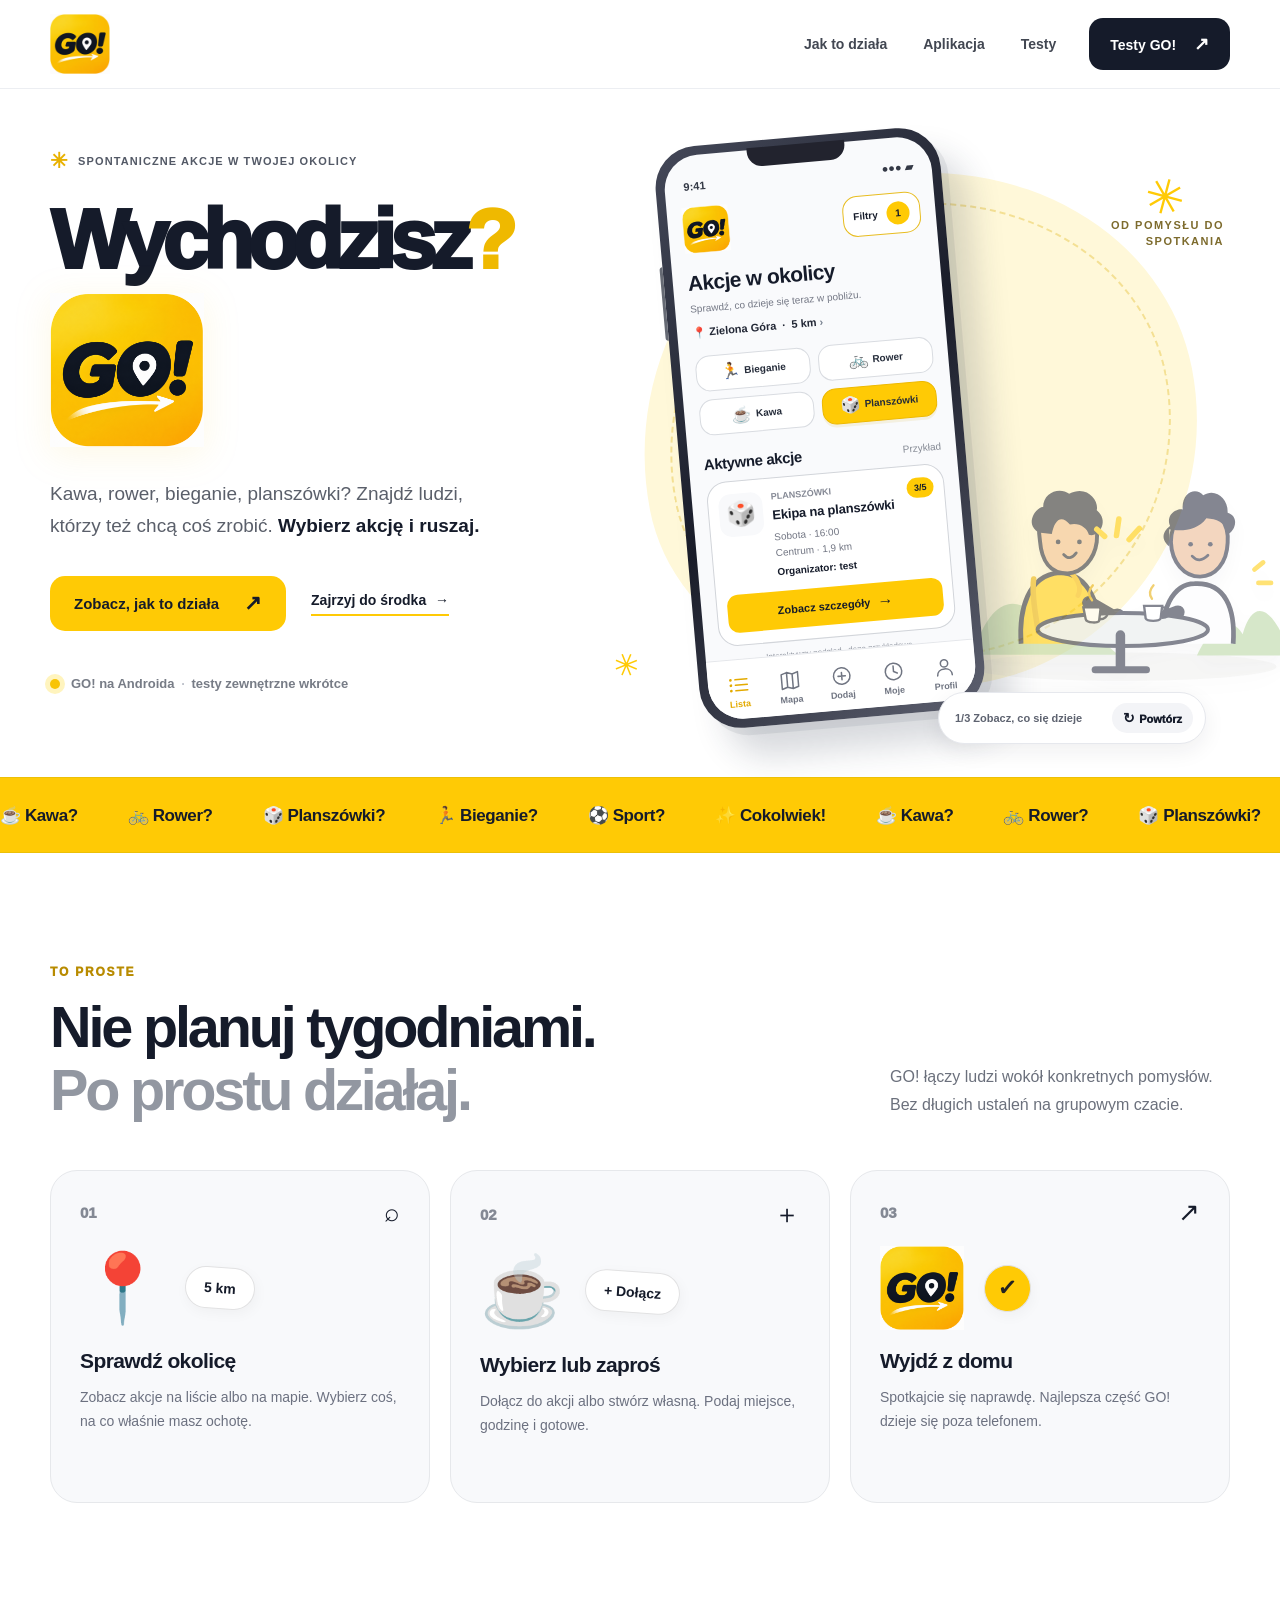
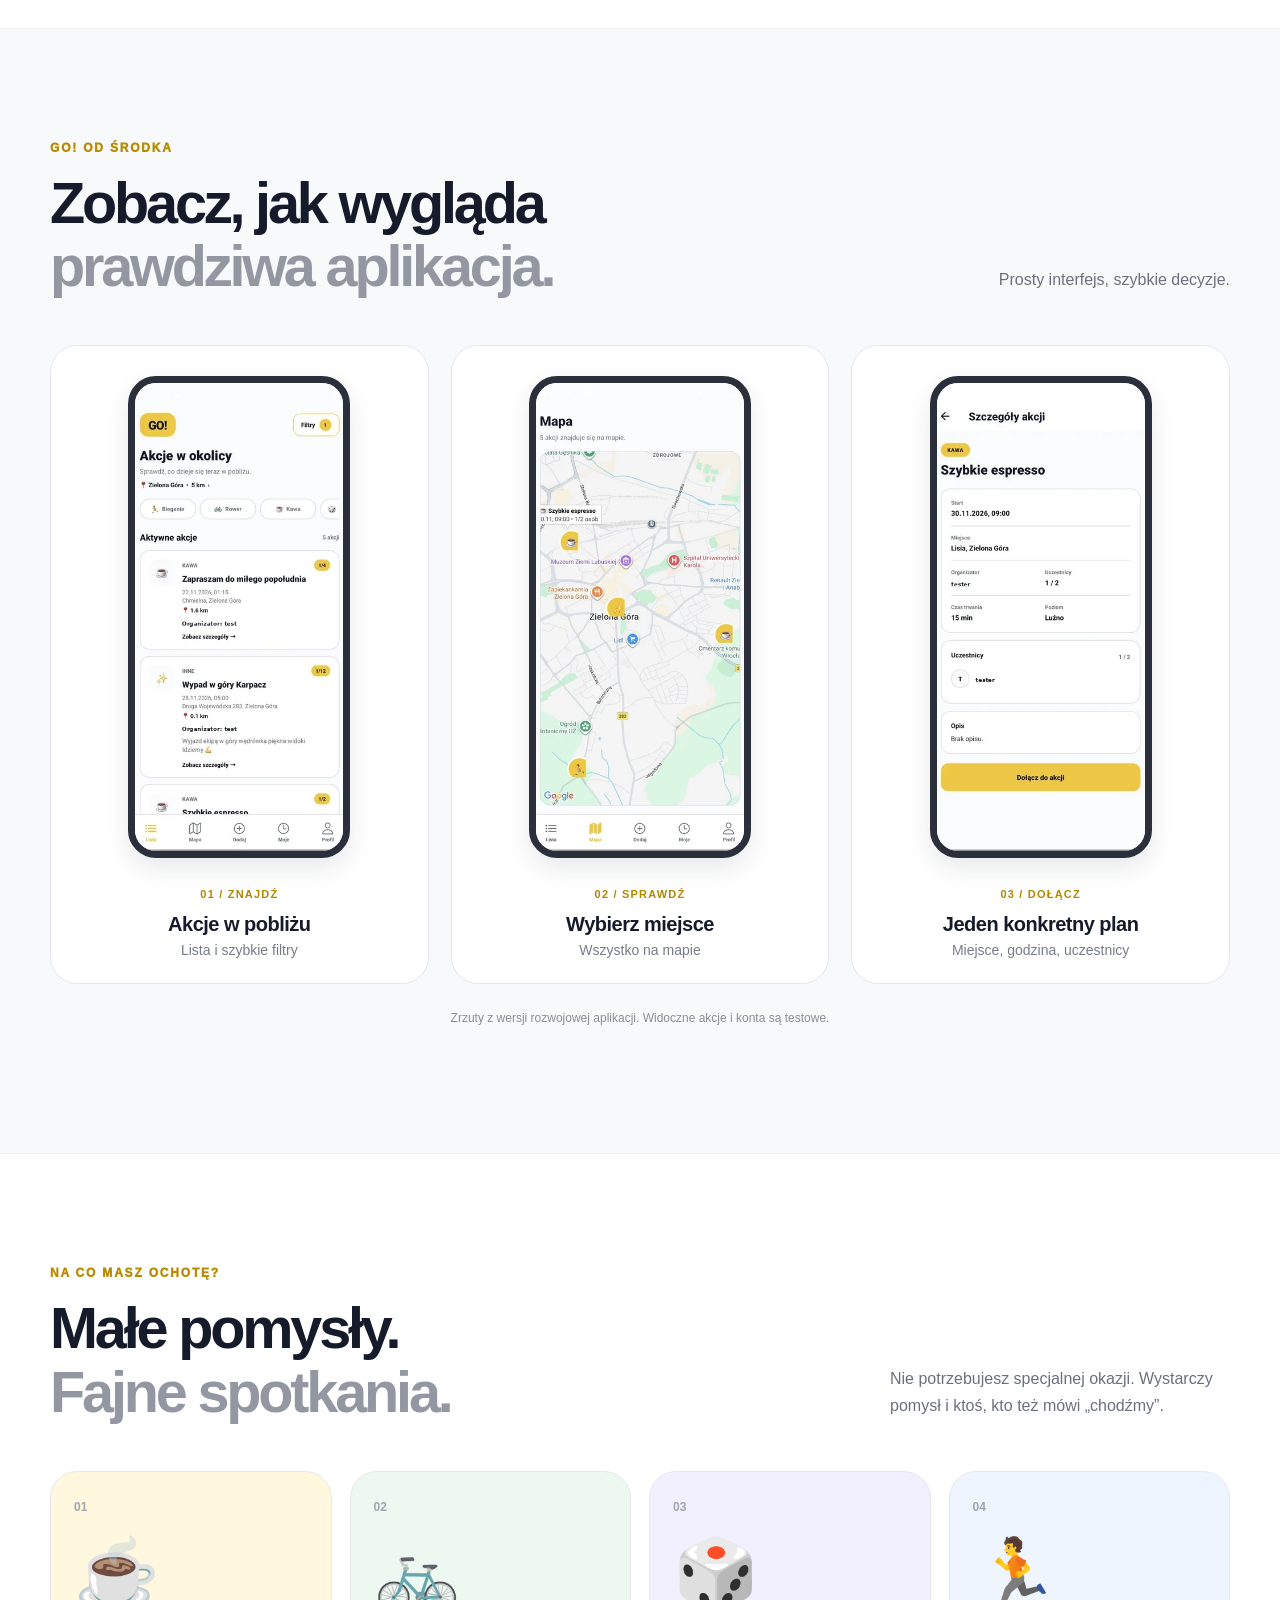
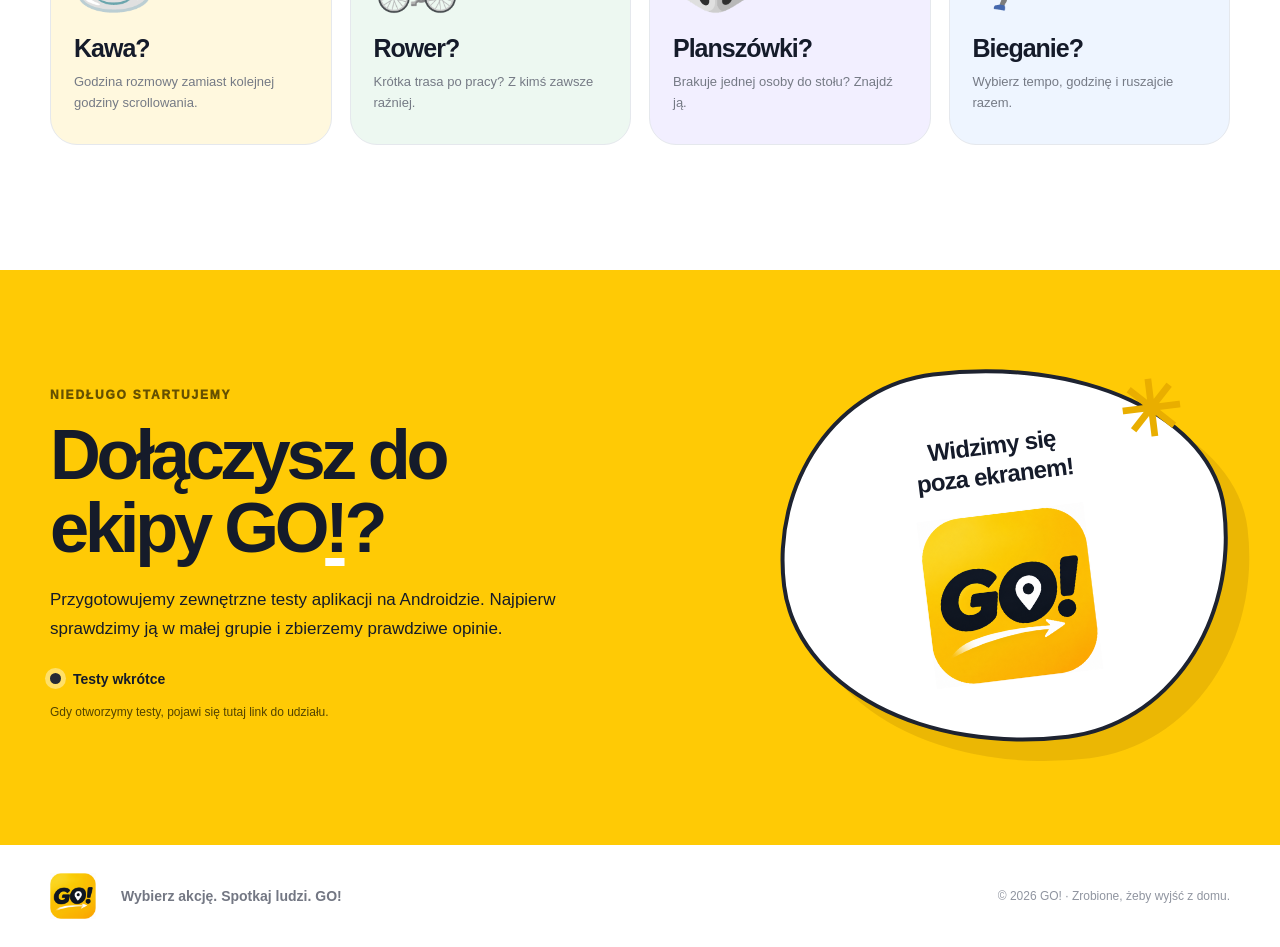
==== commit 0e1e319c: "Remove extra text from image disclaimer" ====
--- a/index.html
+++ b/index.html
@@ -117,13 +117,13 @@
 
     <section class="section section-app" id="aplikacja" aria-labelledby="app-title">
       <div class="container">
-        <div class="section-header"><div><div class="kicker">GO! OD ŚRODKA</div><h2 id="app-title">Zobacz, jak wygląda<br /><span>prawdziwa aplikacja.</span></h2></div><p>Prosty interfejs, szybkie decyzje. Tak wyglądają ekrany rozwijanej wersji na Androida.</p></div>
+        <div class="section-header"><div><div class="kicker">GO! OD ŚRODKA</div><h2 id="app-title">Zobacz, jak wygląda<br /><span>prawdziwa aplikacja.</span></h2></div><p>Prosty interfejs, szybkie decyzje.</p></div>
         <div class="screens">
           <article class="screen-panel"><div class="screen-phone"><img src="assets/screen-actions.webp" alt="Ekran Akcje w okolicy w aplikacji GO!, z listą spotkań i filtrami" loading="eager" width="389" height="822" /></div><div class="screen-label"><span>01 / ZNAJDŹ</span><h3>Akcje w pobliżu</h3><p>Lista i szybkie filtry</p></div></article>
           <article class="screen-panel"><div class="screen-phone"><img src="assets/screen-map.webp" alt="Mapa akcji w aplikacji GO! z zaznaczonymi lokalizacjami" loading="eager" width="389" height="822" /></div><div class="screen-label"><span>02 / SPRAWDŹ</span><h3>Wybierz miejsce</h3><p>Wszystko na mapie</p></div></article>
           <article class="screen-panel"><div class="screen-phone"><img src="assets/screen-details.webp" alt="Szczegóły wydarzenia w aplikacji GO! z przyciskiem dołączenia" loading="eager" width="389" height="822" /></div><div class="screen-label"><span>03 / DOŁĄCZ</span><h3>Jeden konkretny plan</h3><p>Miejsce, godzina, uczestnicy</p></div></article>
         </div>
-        <p class="image-disclaimer">Zrzuty z wersji rozwojowej aplikacji. Widoczne akcje i konta są testowe; wygląd może się zmienić.</p>
+        <p class="image-disclaimer">Zrzuty z wersji rozwojowej aplikacji. Widoczne akcje i konta są testowe.</p>
       </div>
     </section>
 
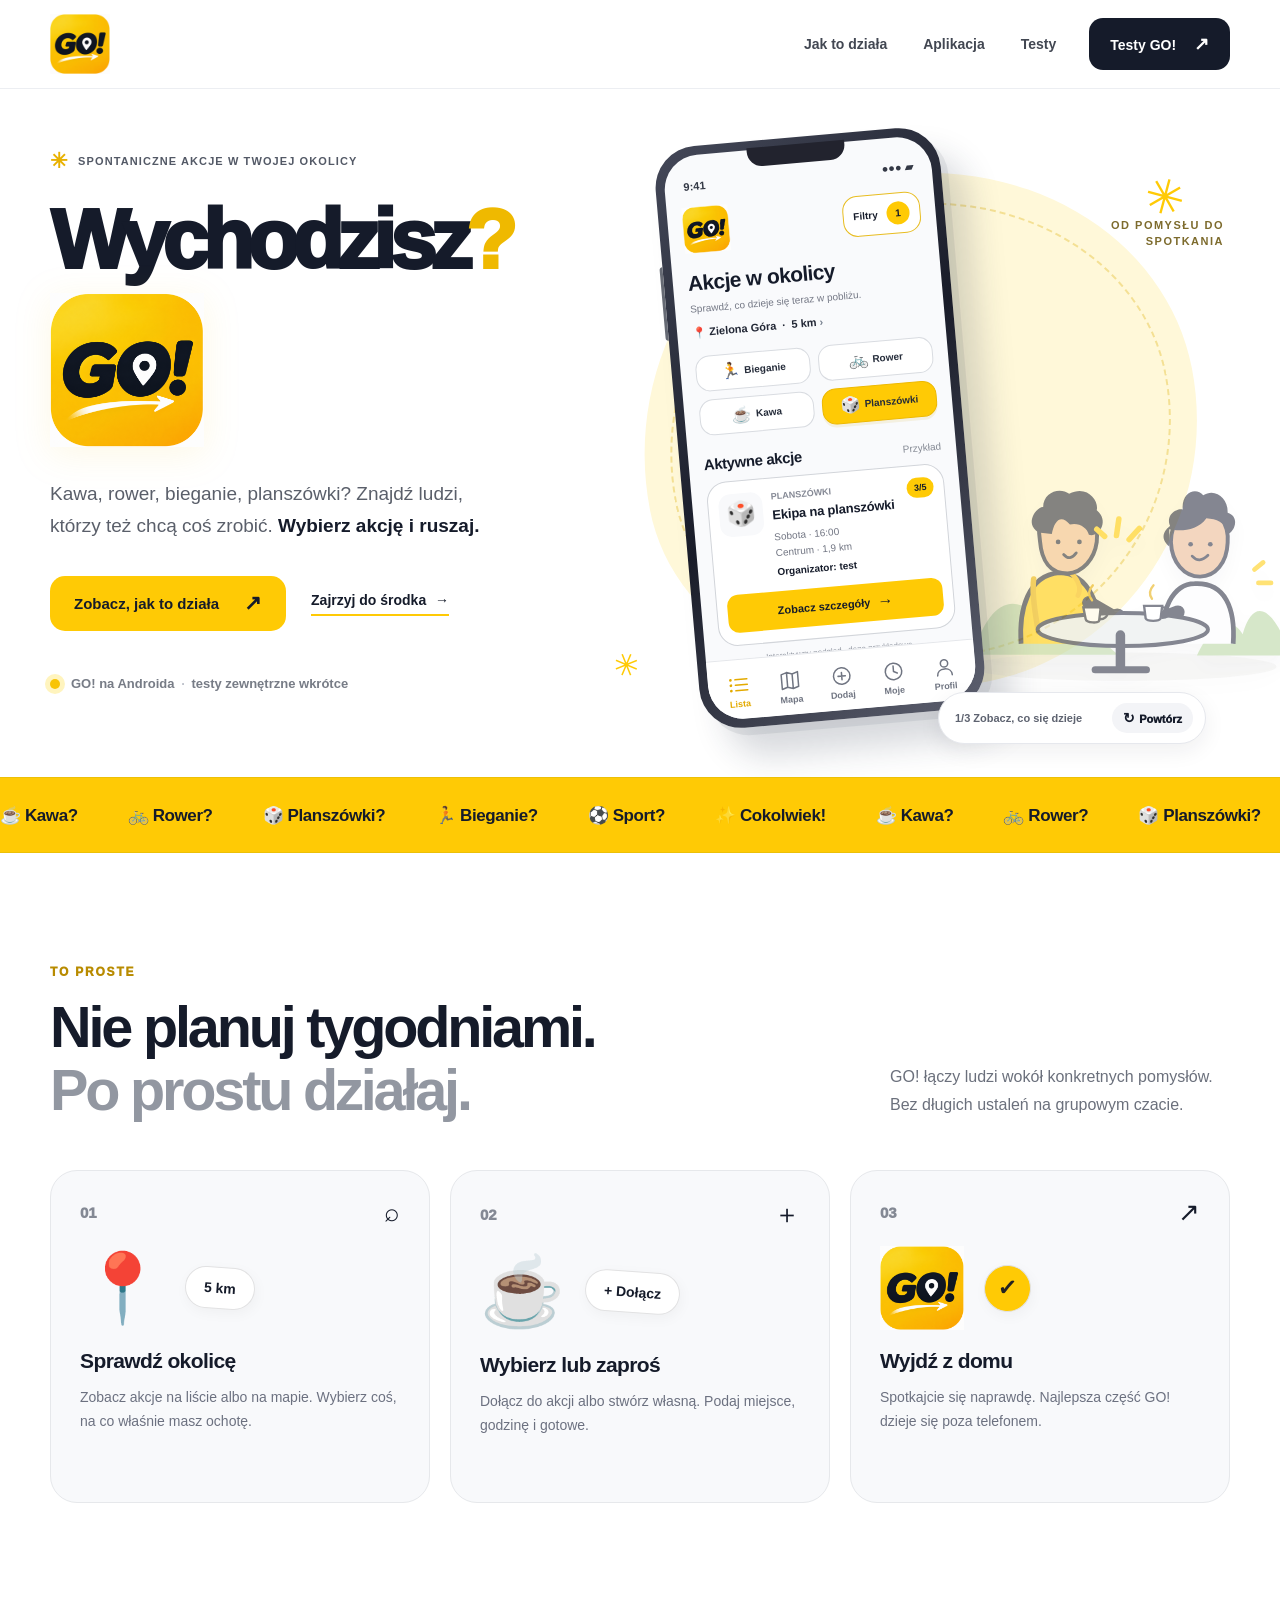
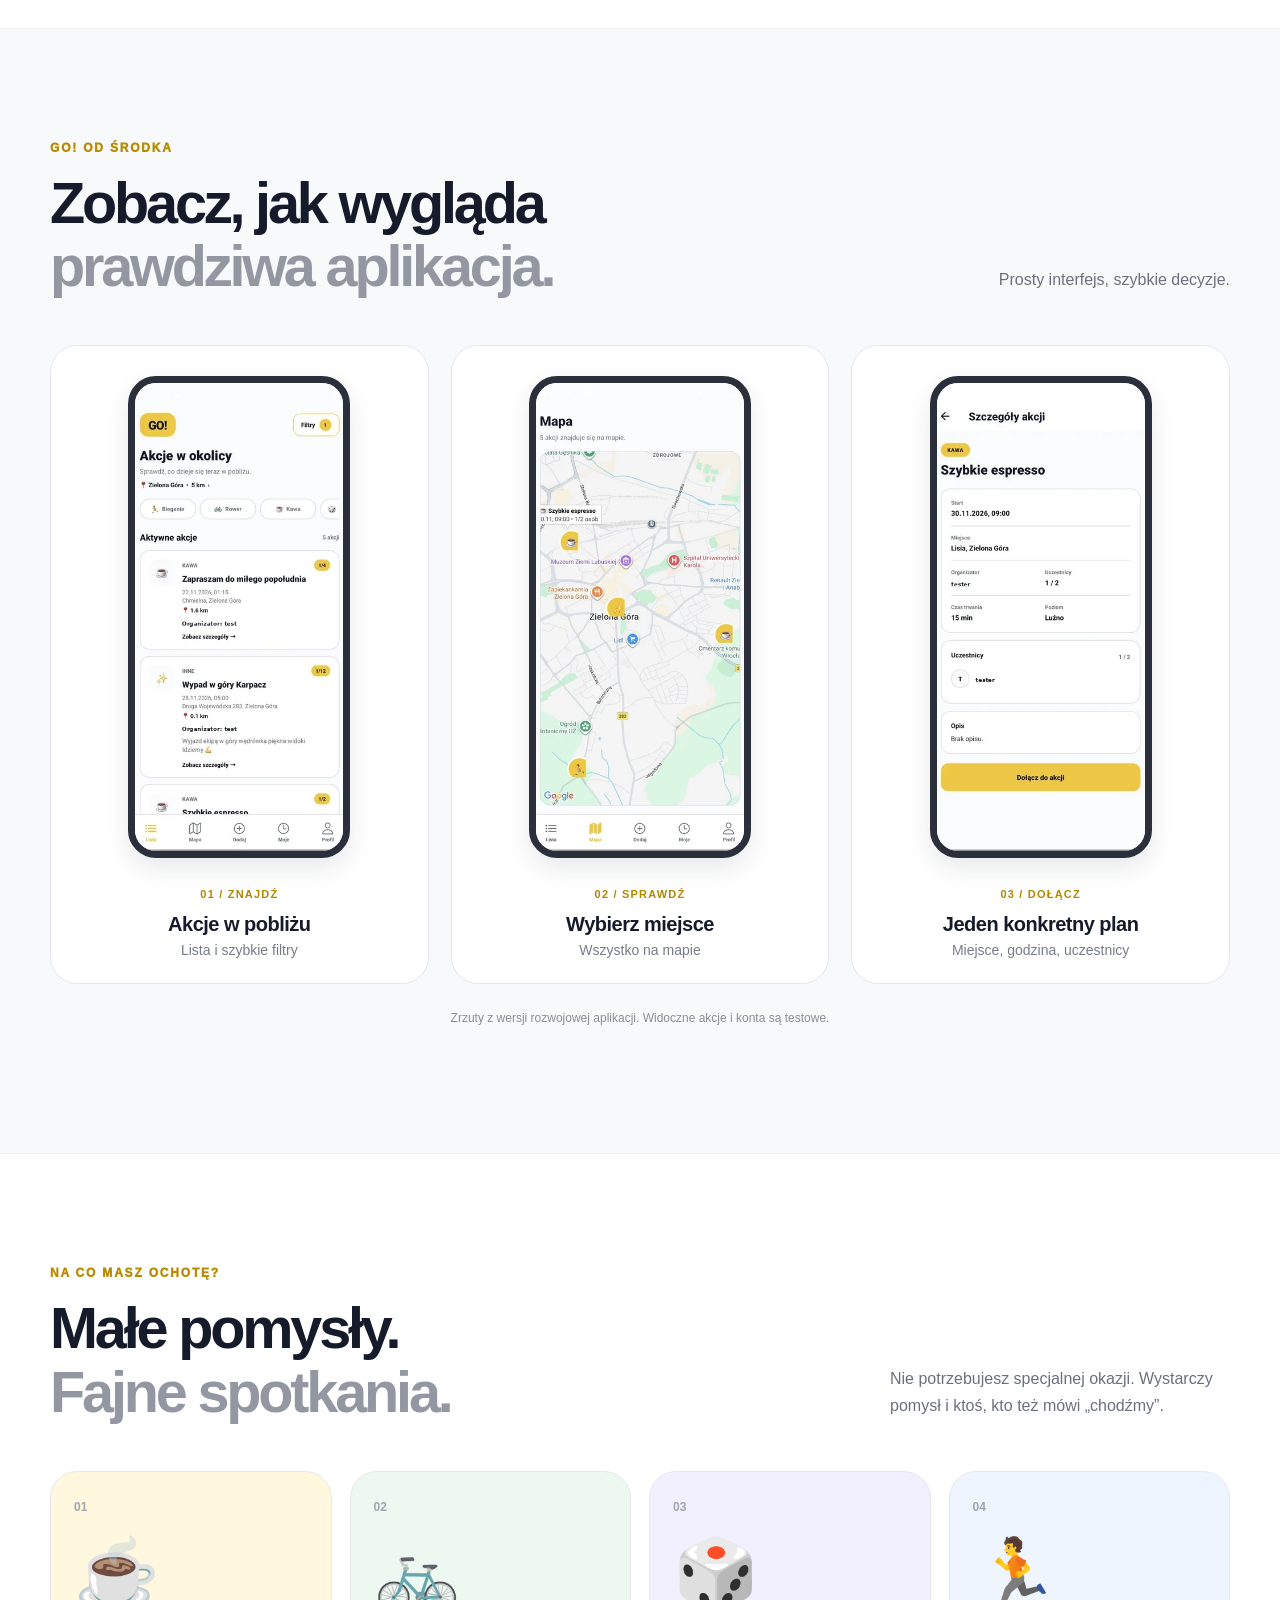
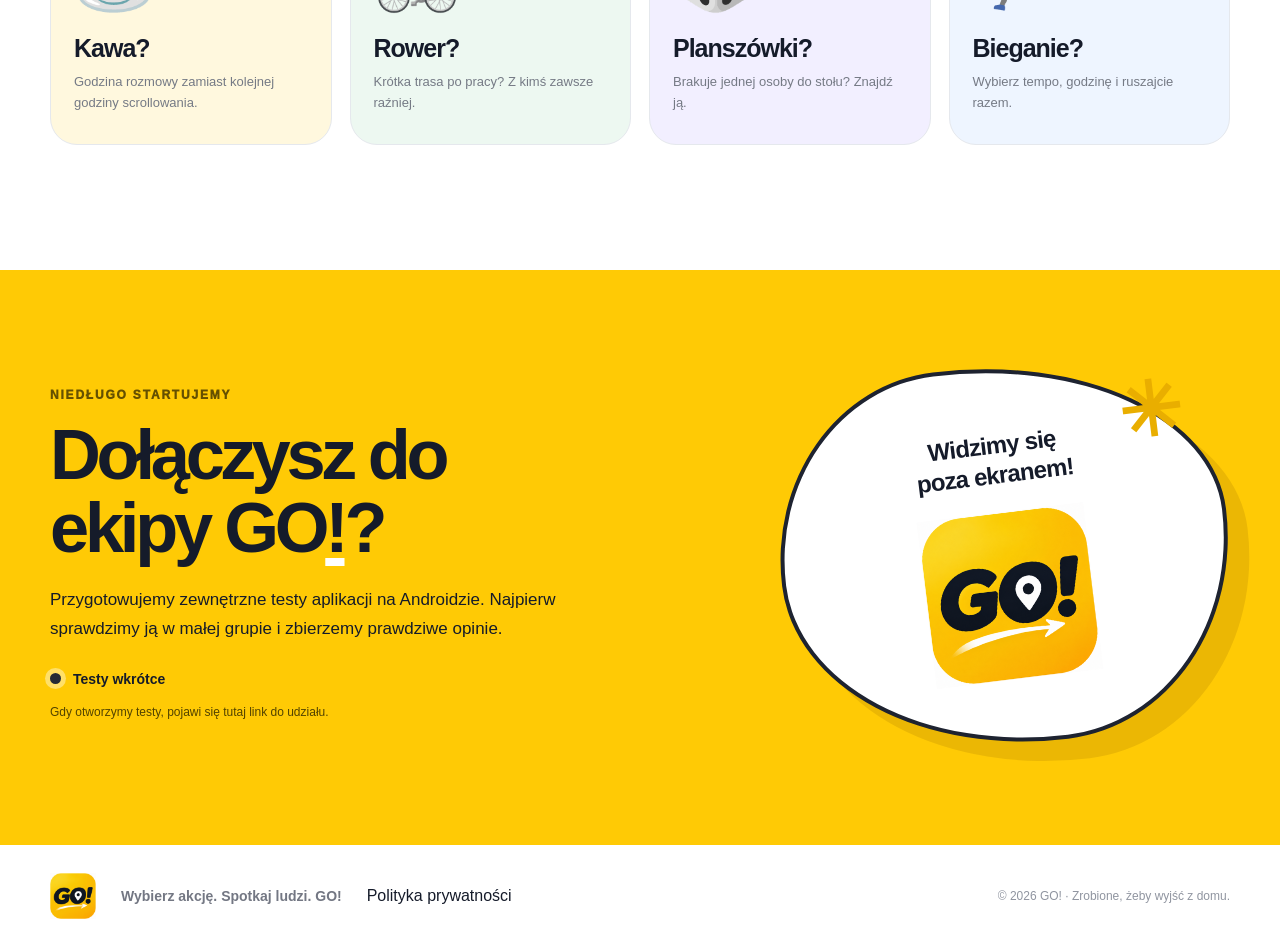
==== commit 58626e97: "Add privacy policy link to footer" ====
--- a/index.html
+++ b/index.html
@@ -143,6 +143,8 @@
       <div class="container testing-inner"><div><div class="kicker kicker-dark">NIEDŁUGO STARTUJEMY</div><h2 id="test-title">Dołączysz do<br />ekipy GO<span>!</span>?</h2><p>Przygotowujemy zewnętrzne testy aplikacji na Androidzie. Najpierw sprawdzimy ją w małej grupie i zbierzemy prawdziwe opinie.</p><div class="test-state"><span class="state-dot" aria-hidden="true"></span><span id="test-status">Testy wkrótce</span></div><a id="join-tests" class="button button-dark" href="#testy" hidden>Przejdź do testów <span aria-hidden="true">↗</span></a><p class="test-info" id="test-info">Gdy otworzymy testy, pojawi się tutaj link do udziału.</p></div><div class="testing-sticker" aria-hidden="true"><span>Widzimy się<br />poza ekranem!</span><strong><img src="assets/logo-go.png" alt="" width="168" height="168" /></strong><i>✳</i></div></div>
     </section>
   </main>
-  <footer class="footer"><div class="container footer-inner"><a class="logo" href="#top" aria-label="GO! — wróć na górę"><img src="assets/logo-go.png" alt="" width="64" height="64" /></a><p>Wybierz akcję. Spotkaj ludzi. GO!</p><span>© <span id="year">2026</span> GO! · Zrobione, żeby wyjść z domu.</span></div></footer>
+  <footer class="footer"><div class="container footer-inner"><a class="logo" href="#top" aria-label="GO! — wróć na górę"><img src="assets/logo-go.png" alt="" width="64" height="64" /></a><p>Wybierz akcję. Spotkaj ludzi. GO!</p>
+    <a class="footer-policy" href="privacy.html">Polityka prywatności</a>
+    <span>© <span id="year">2026</span> GO! · Zrobione, żeby wyjść z domu.</span></div></footer>
 </body>
 </html>
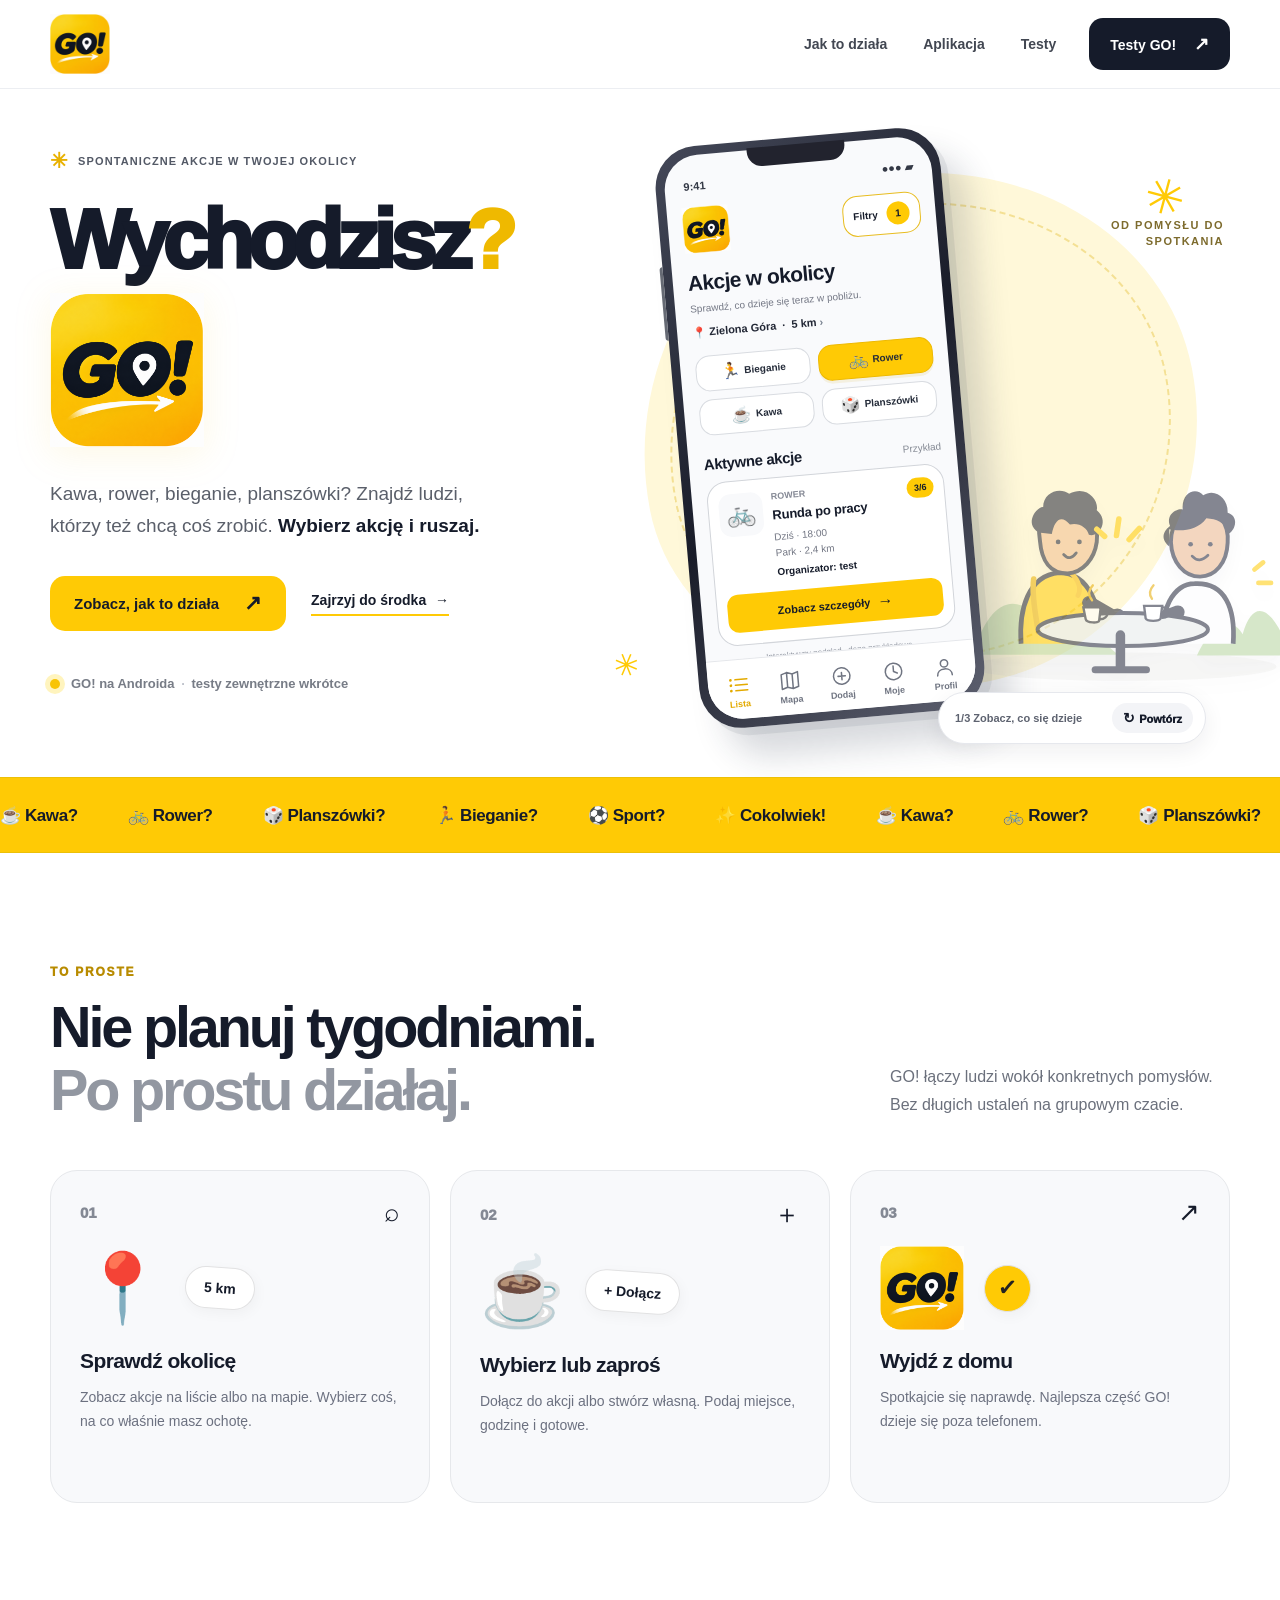
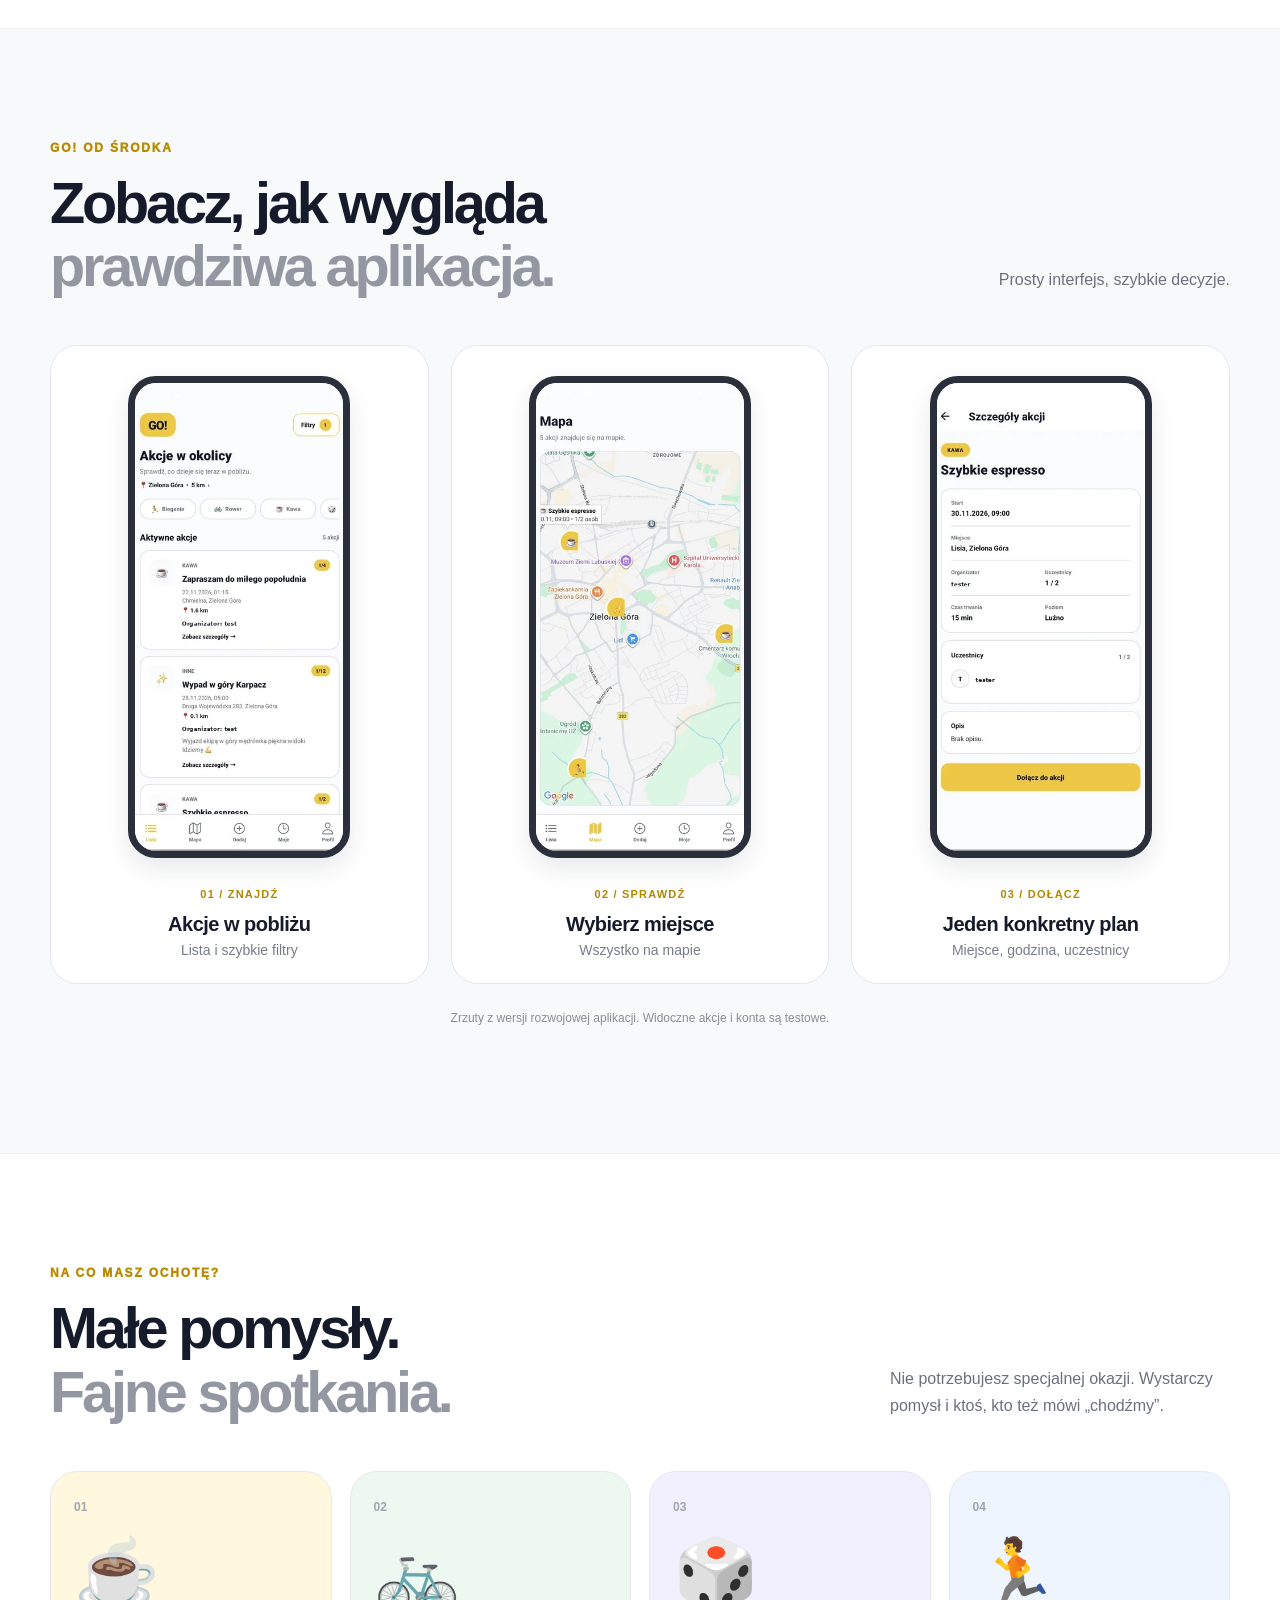
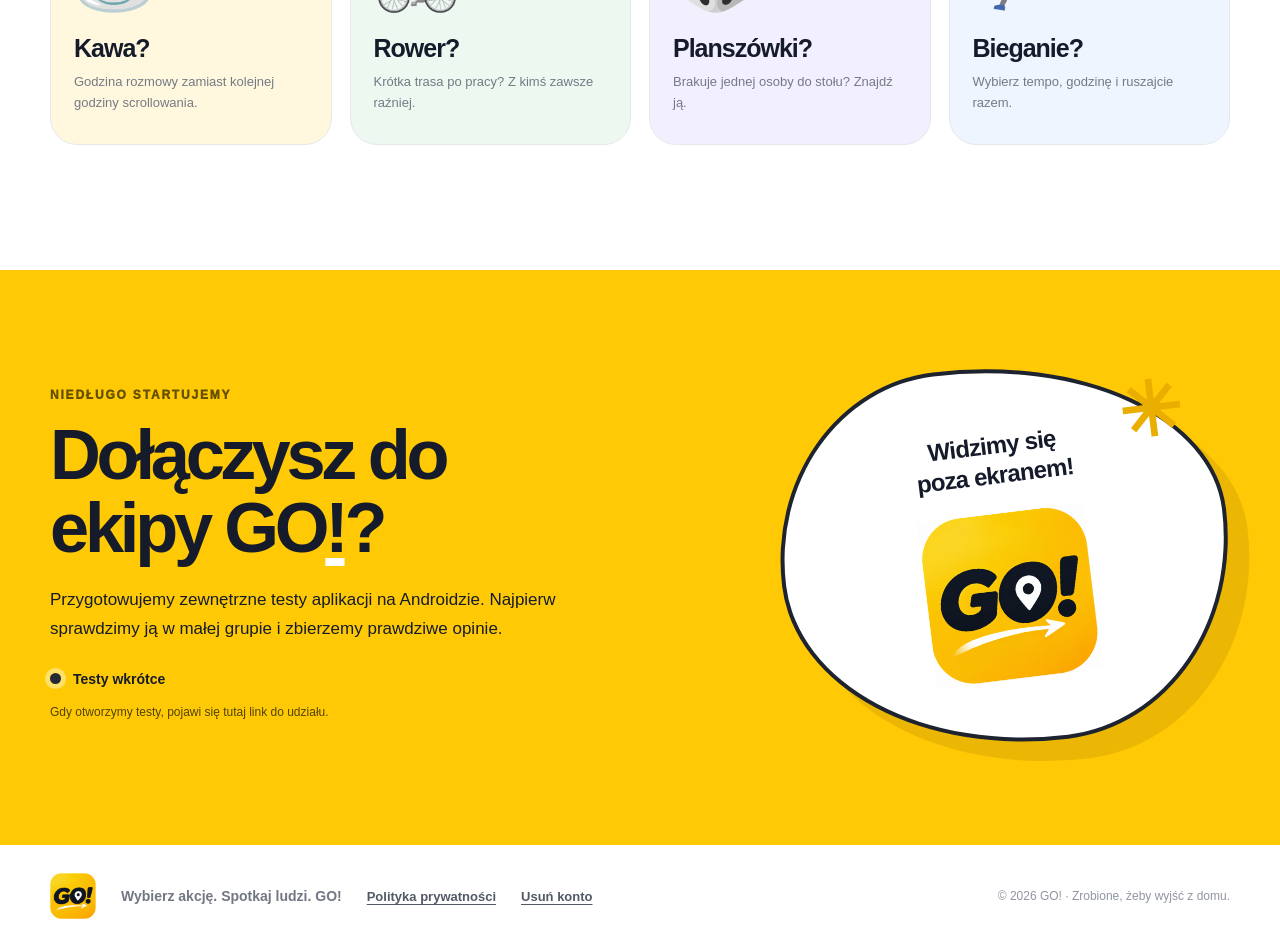
==== commit 8dfb2298: "Add 'Delete Account' link to footer" ====
--- a/index.html
+++ b/index.html
@@ -145,6 +145,7 @@
   </main>
   <footer class="footer"><div class="container footer-inner"><a class="logo" href="#top" aria-label="GO! — wróć na górę"><img src="assets/logo-go.png" alt="" width="64" height="64" /></a><p>Wybierz akcję. Spotkaj ludzi. GO!</p>
     <a class="footer-policy" href="privacy.html">Polityka prywatności</a>
+    <a class="footer-policy" href="delete-account.html">Usuń konto</a>
     <span>© <span id="year">2026</span> GO! · Zrobione, żeby wyjść z domu.</span></div></footer>
 </body>
 </html>
--- a/styles.css
+++ b/styles.css
@@ -198,7 +198,11 @@
 .footer .logo { width: 46px; height: 46px; }
 .footer p { margin: 0; color: #737783; font-size: 14px; font-weight: 600; }
 .footer-inner > span { margin-left: auto; color: #9095a0; font-size: 12px; }
-
+.footer-policy { font-size: 13px; font-weight: 600; color: #535966; text-decoration: underline; text-underline-offset: 3px; }
+
+.footer-policy:hover {
+  color: #c28f00;
+}
 /* Responsive scaling */
 @media (max-width: 1120px) {
   .hero-grid { gap: 0; grid-template-columns: .9fr 1.1fr; }
